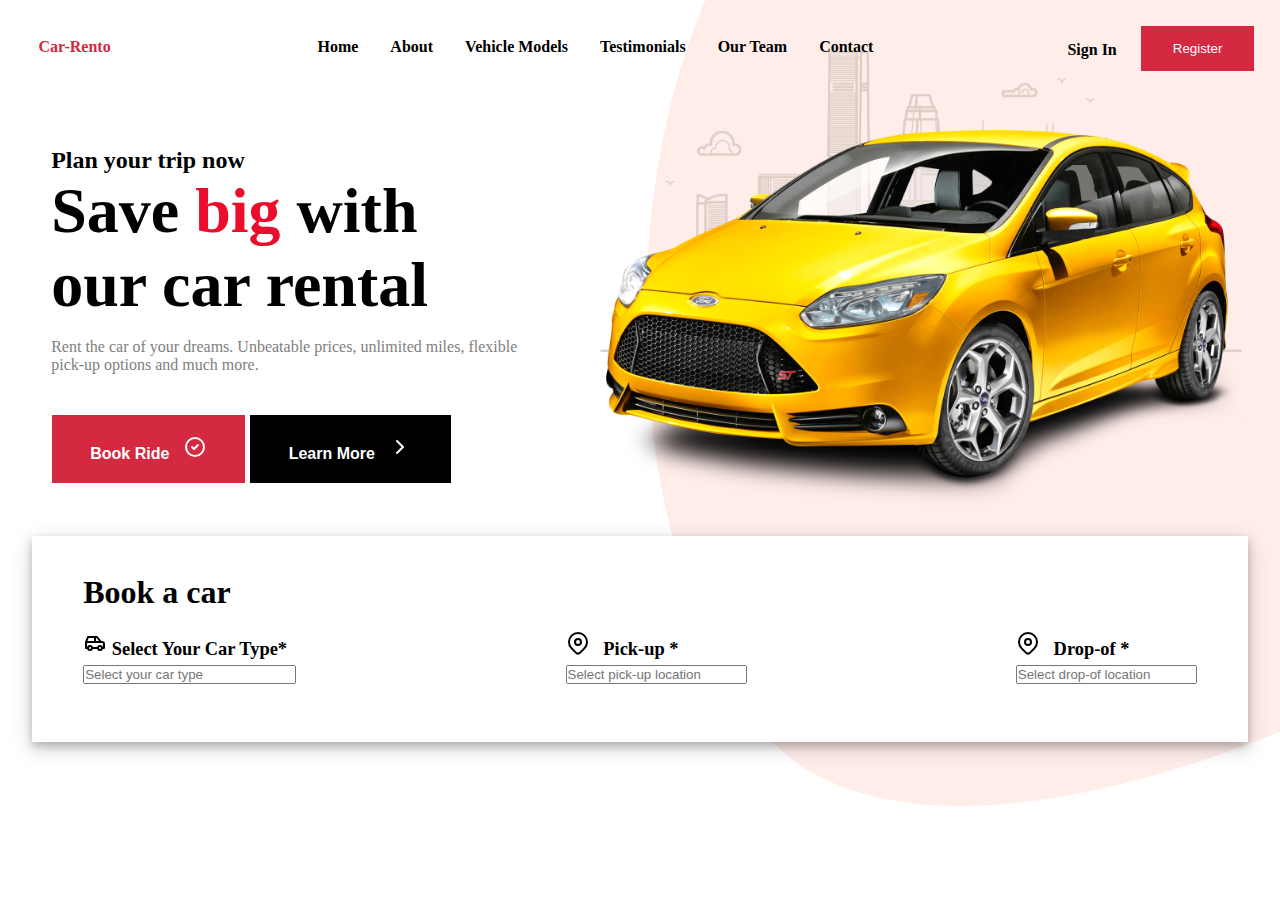
==== index.html @ ebc145b5 "created booking form" ====
<!DOCTYPE html>
<html lang="en">
<head>
    <meta charset="UTF-8">
    <meta name="viewport" content="width=device-width, initial-scale=1.0">
    <link rel="stylesheet" href="styles.css">
    <title>Car-Rento</title>
</head>
<body>
    <nav class="navbar">
        <!-- Brand -->
        <a href="#" class="nav-brand nav-link">Car-Rento</a>
        <!-- Navigation Links -->
        <ul class="nav-menu1">
            <li class="nav-item"><a href="#" class="nav-link">Home</a></li>
            <li class="nav-item"><a href="#" class="nav-link">About</a></li>
            <li class="nav-item"><a href="#" class="nav-link">Vehicle Models</a></li>
            <li class="nav-item"><a href="#" class="nav-link">Testimonials</a></li>
            <li class="nav-item"><a href="#" class="nav-link">Our Team</a></li>
            <li class="nav-item"><a href="#" class="nav-link">Contact</a></li>
        </ul>
        <!-- Right Side Links -->
        <ul class="nav-menu2">
            <li class="nav-item"><a href="#" class="nav-link">Sign In</a></li>
            <li class="nav-item"><button class="btn-register">Register</button></li>
        </ul>
        <!-- Responsive Burger Menu -->
        <div class="hamburger">
            <span class="bar"></span>
            <span class="bar"></span>
            <span class="bar"></span>
        </div>
    </nav>
    
    <div class="content-container">
        <div class="content-row">
            <!-- Text Content on Right -->
            <div class="content-column text-content">
                <h1 class="bold-text">Plan your trip now</h1>
                <h1 class="main-heading">Save <span class="highlight">big</span> with our car rental</h1>
                <p class="emphasis-text">Rent the car of your dreams. Unbeatable prices, unlimited miles, flexible pick-up options and much more.</p>
                <!-- Book and Learn Buttons -->
                <div class="button-container">
                    <button class="btn btn-book"><span class="btn-text">Book Ride</span> &nbsp; 
                        <svg xmlns="http://www.w3.org/2000/svg" width="24" height="24" viewBox="0 0 24 24" fill="none" stroke="currentColor" stroke-width="2" stroke-linecap="round" stroke-linejoin="round" class="tabler-icon"><path d="M12 12m-9 0a9 9 0 1 0 18 0a9 9 0 1 0 -18 0"></path><path d="M9 12l2 2l4 -4"></path></svg>
                    </button>
                    <button class="btn btn-learn"><span class="btn-text">Learn More</span> &nbsp; 
                        <svg xmlns="http://www.w3.org/2000/svg" width="24" height="24" viewBox="0 0 24 24" fill="none" stroke="currentColor" stroke-width="2" stroke-linecap="round" stroke-linejoin="round" class="tabler-icon"><path d="M9 6l6 6l-6 6"></path></svg>
                    </button>
                </div>
            </div>
            <!-- Car Image on Left -->
            <div class="content-column image-content">
                <img src="rent.png" alt="Overlay Image" class="responsive-img">
            </div>
        </div>
    </div>
    <!-- Booking Form -->
    <div class="form-container">
        <div class="form-heading">
            <h1>Book a car</h1>
        </div>
        <div class="form-alert">
            <strong>All fields are required.</strong>
            <span class="closebtn" onclick="this.parentElement.style.display='none';">&times</span>
        </div>
        <form action="">
            <div class="form-fields">
                <div class="field">
                    <label class="form-label">
                        <svg xmlns="http://www.w3.org/2000/svg" width="24" height="24" viewBox="0 0 24 24" fill="none" stroke="currentColor" stroke-width="2" stroke-linecap="round" stroke-linejoin="round" class="input-icon">
                            <path d="M7 17m-2 0a2 2 0 1 0 4 0a2 2 0 1 0 -4 0"></path>
                            <path d="M17 17m-2 0a2 2 0 1 0 4 0a2 2 0 1 0 -4 0"></path>
                            <path d="M5 17h-2v-6l2 -5h9l4 5h1a2 2 0 0 1 2 2v4h-2m-4 0h-6m-6 -6h15m-6 0v-5"></path>
                        </svg>
                        Select Your Car Type<b>*</b> &nbsp; 
                    </label>
                    <input type="text" class="form-input" placeholder="Select your car type" aria-label="Select your car type">
                </div>
                <div class="field">
                    <label class="form-label">
                        <svg xmlns="http://www.w3.org/2000/svg" width="24" height="24" viewBox="0 0 24 24" fill="none" stroke="currentColor" stroke-width="2" stroke-linecap="round" stroke-linejoin="round" class="input-icon">
                            <path d="M18.364 4.636a9 9 0 0 1 .203 12.519l-.203 .21l-4.243 4.242a3 3 0 0 1 -4.097 .135l-.144 -.135l-4.244 -4.243a9 9 0 0 1 12.728 -12.728zm-6.364 3.364a3 3 0 1 0 0 6a3 3 0 0 0 0 -6z"></path>
                        </svg> 
                        &nbsp; Pick-up <b>*</b> 
                    </label>
                    <input type="text" class="form-input" placeholder="Select pick-up location" aria-label="Select pick-up location">
                </div>
                <div class="field">
                    <label class="form-label">
                        <svg xmlns="http://www.w3.org/2000/svg" width="24" height="24" viewBox="0 0 24 24" fill="none" stroke="currentColor" stroke-width="2" stroke-linecap="round" stroke-linejoin="round" class="input-icon">
                            <path d="M18.364 4.636a9 9 0 0 1 .203 12.519l-.203 .21l-4.243 4.242a3 3 0 0 1 -4.097 .135l-.144 -.135l-4.244 -4.243a9 9 0 0 1 12.728 -12.728zm-6.364 3.364a3 3 0 1 0 0 6a3 3 0 0 0 0 -6z"></path>
                        </svg> 
                        &nbsp; Drop-of <b>*</b>
                    </label>
                    <input type="text" class="form-input" placeholder="Select drop-of location" aria-label="Select drop-of location">
                </div>
            </div>
        </form>
    </div>

    <script src="script.js"></script>
</body>
</html>
---- styles.css ----
* {
    padding: 0;
    margin: 0;
    box-sizing: border-box;
}

body {
    background-image: url('bg.png');
    background-repeat: no-repeat;
    background-position: 100%;

}

.navbar {
    display: flex;
    justify-content: space-between;
    font-weight: 700;
}

.nav-brand {
    padding: 3%;
}

.nav-menu1 {
    display: flex;
    justify-content: space-around;
    padding: 3%;
    gap: 2rem;
    list-style-type: none;
}

.nav-link {
    text-decoration: none;
    color: black;
}

.nav-link:hover {
    color: #d52941;
}

.nav-menu2 {
    display: flex;
    padding: 2%;
    list-style: none;
    gap: 1.50rem;
}

.nav-menu2 li:first-child {
    margin-top: 8%
}

.btn {
    border: none;
    display: inline-block;
    text-align: center;
    font-size: 16px;
    font-weight: 700;
}

.btn-register {
    background-color: #d52941;
    border: none;
    color: white;
    padding: 15px 32px;
    
}

.btn-register:hover {
    background-color: #eb0e2c;
}

.hamburger {
    display: none;
}

.bar {
    display: block;
    width: 25px;
    height: 3px;
    margin: 5px auto;
    -webkit-transition: all 0.3s ease-in-out;
    transition: all 0.3s ease-in-out;
    background-color: #eb0e2c;
}

.content-container {
    margin: 0 auto;
}

.content-row {
    display: flex;;
}

.text-content {
    max-width: 45%;
    height: auto;
    margin: 4%;
    
}

.image-content {
    max-width: 55%;
    height: auto;
    display: block;
}

.responsive-img {
    height: 100%;
    width: 100%;
}

.bold-text {
    font-size: 1.5em;
}

.main-heading {
    font-size: 4em;
}

.highlight {
    color: #eb0e2c;
}

.emphasis-text {
    color: grey;
    margin-top: 1em;
}

.button-container {
    margin-top: 2.5em;
}

.btn-book {
    background-color: #d52941;
    border: 1px solid white;
    color: white;
    padding: 20px 38px;
}

.btn-book:hover {
    background-color: #eb0e2c;
}

.btn-learn {
    background-color: black;
    border: 1px solid black;
    color: white;
    padding: 19px 38px;
}

.btn-learn:hover {
    background-color: white;
    border: 1px solid black;
    color: black;
}

.form-container {
    background-color: white;
    box-shadow: 0 4px 8px 0 rgba(0, 0, 0, 0.2), 0 6px 20px 0 rgba(0, 0, 0, 0.19);
    width: 95%;
    margin: auto;
    padding: 3% 4%;
}

.form-alert {
    padding: 15px 20px;
    margin: 10px 0px 10px 0px;
    border-radius: 4px;
    background-color: #f44336;
    color: white;   
    display: none;
}

.closebtn {
    margin-left: 15px;
    color: white;
    font-weight: bold;
    float: right;
    font-size: 22px;
    line-height: 20px;
    cursor: pointer;
    transition: 0.3s;
}

.form-fields
{
    display: flex;
    flex-wrap: wrap;
    justify-content: space-between;
    margin: 20px 0px 20px 0px;
}

.field {
    display: flex;
    flex-direction: column;
}

.form-label {
    font-weight: 700;
    font-size: 1.15em;
    padding-bottom: 5px;
}

.form-input {
    width: 100%;
}

@media screen and (max-width: 1000px) {
    .hamburger {
        display: block;
        padding-top: 3%;
        padding-right: 20px;
    }

    .hamburger.active .bar:nth-child(2) {
        opacity: 0;
    }

    .hamburger.active .bar:nth-child(1) {
        transform: translateY(8px) rotate(45deg);
    }

    .hamburger.active .bar:nth-child(3) {
        transform: translateY(-8px) rotate(-45deg);
    }

    .nav-menu1 {
        position: fixed;
        left: -100%;
        flex-direction: column;
        justify-content: center;
        width: 100%;
        height: 100%;
        padding: 200px 0px 200px 0px;
        text-align: center;
       background-color: white;
        transition: 0.3s;
    }
    
    .nav-item {
        margin: auto 0;
    }

    .nav-menu1.active {
        left: 0;
    }

    .nav-menu2 {
        display: none;
    }
}
@media screen and (max-width: 800px) {
    .body {
        background-image: none;
    }

    .text-content{
        max-width: 100%;
        text-align: center;
    }
    
    .image-content {
        display: none;
    }
}

@media screen and (max-width: 450px) {
    .btn-book {
        padding: 8px 8px;
    }

    .btn-learn {
        padding: 7px 7px;
    }
}
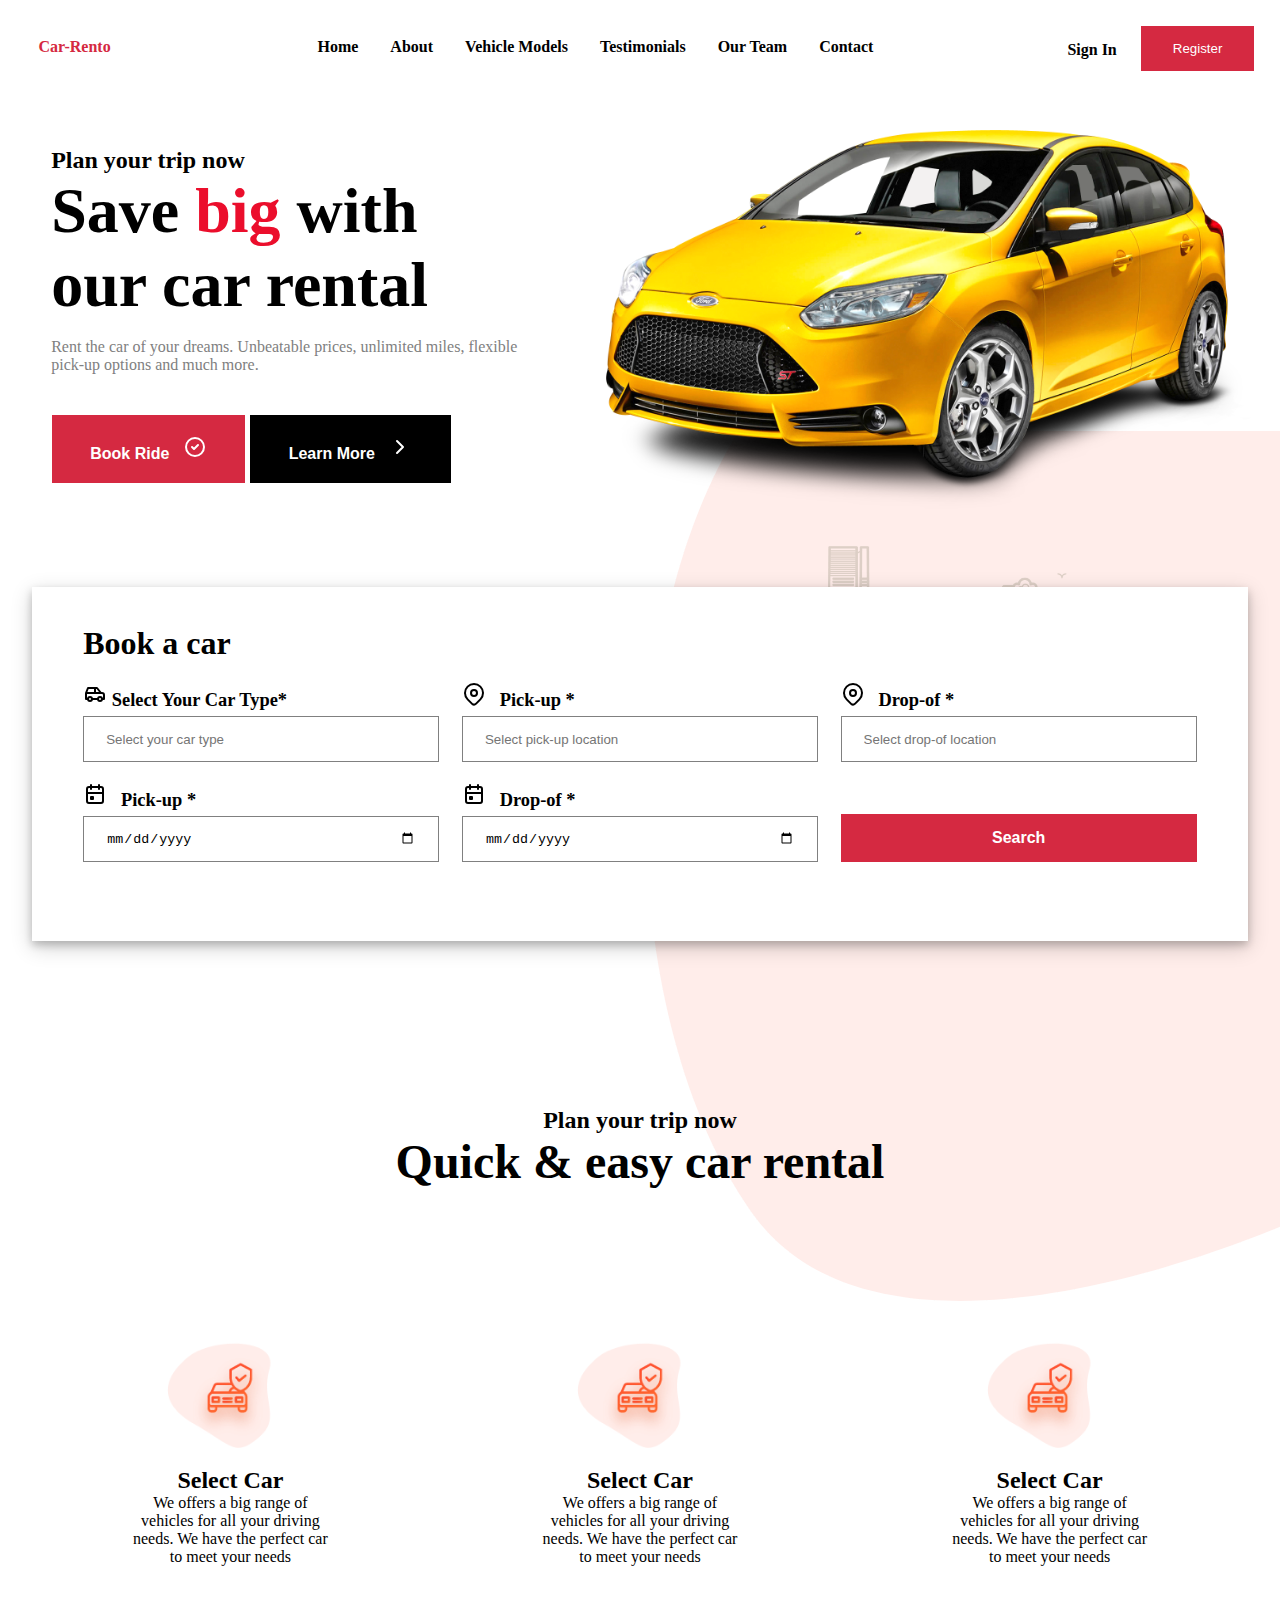
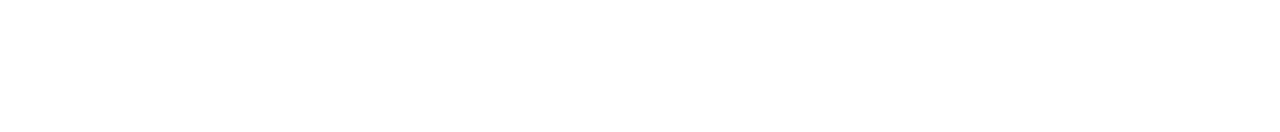
==== commit 4b4a2fc5: "Content-ervices" ====
--- a/index.html
+++ b/index.html
@@ -95,8 +95,57 @@
                     </label>
                     <input type="text" class="form-input" placeholder="Select drop-of location" aria-label="Select drop-of location">
                 </div>
+                <div class="field">
+                    <label for="picktime" class="form-label">
+                        <svg xmlns="http://www.w3.org/2000/svg" width="24" height="24" viewBox="0 0 24 24" fill="none" stroke="currentColor" stroke-width="2" stroke-linecap="round" stroke-linejoin="round" class="input-icon">
+                            <path d="M4 5m0 2a2 2 0 0 1 2 -2h12a2 2 0 0 1 2 2v12a2 2 0 0 1 -2 2h-12a2 2 0 0 1 -2 -2z"></path>
+                            <path d="M16 3l0 4"></path><path d="M8 3l0 4"></path><path d="M4 11l16 0"></path><path d="M8 15h2v2h-2z"></path>
+                        </svg>
+                        &nbsp; Pick-up <b>*</b>
+                    </label>
+                    <input id="picktime" type="date" value="" class="form-input">
+                </div>
+                <div class="field">
+                    <label for="picktime" class="form-label">
+                        <svg xmlns="http://www.w3.org/2000/svg" width="24" height="24" viewBox="0 0 24 24" fill="none" stroke="currentColor" stroke-width="2" stroke-linecap="round" stroke-linejoin="round" class="input-icon">
+                            <path d="M4 5m0 2a2 2 0 0 1 2 -2h12a2 2 0 0 1 2 2v12a2 2 0 0 1 -2 2h-12a2 2 0 0 1 -2 -2z"></path>
+                            <path d="M16 3l0 4"></path><path d="M8 3l0 4"></path><path d="M4 11l16 0"></path><path d="M8 15h2v2h-2z"></path>
+                        </svg>
+                        &nbsp; Drop-of <b>*</b>
+                    </label>
+                    <input id="picktime" type="date" value="" class="form-input">
+                </div>
+                <div class="field">
+                    <button class="btn submitbtn">Search</button>
+                </div>
             </div>
         </form>
+    </div>
+
+    <!-- Services -->
+    <div class="service-container">
+        <div class="service-text">
+            <h4>Plan your trip now</h4>
+            <h1>Quick & easy car rental</h1>
+        </div>
+        <div class="services">
+            <div class="service">
+                <img src="select-car-icon.png" alt="Select Car">
+                <h2>Select Car</h2>
+                <p>We offers a big range of vehicles for all your driving needs. We have the perfect car to meet your needs</p>
+            </div>
+            <div class="service">
+                <img src="select-car-icon.png" alt="Select Car">
+                <h2>Select Car</h2>
+                <p>We offers a big range of vehicles for all your driving needs. We have the perfect car to meet your needs</p>
+            </div>
+            <div class="service">
+                <img src="select-car-icon.png" alt="Select Car">
+                <h2>Select Car</h2>
+                <p>We offers a big range of vehicles for all your driving needs. We have the perfect car to meet your needs</p>
+            </div>
+        </div>
+
     </div>
 
     <script src="script.js"></script>
--- a/styles.css
+++ b/styles.css
@@ -182,6 +182,10 @@
     transition: 0.3s;
 }
 
+.form-container {
+    margin-top: 4%;
+}
+
 .form-fields
 {
     display: flex;
@@ -193,6 +197,8 @@
 .field {
     display: flex;
     flex-direction: column;
+    width:  calc(100% / 3 - 15px);
+    padding-bottom: 20px;
 }
 
 .form-label {
@@ -203,6 +209,47 @@
 
 .form-input {
     width: 100%;
+    height: 35px;
+    border: 0.5px solid gray;
+    padding: 22px;
+    
+}
+
+.submitbtn {
+    background-color: #d52941;
+    border: none;
+    color: white;
+    padding: 15px 32px;
+    margin-top: 32px;
+}
+
+.service-container {
+    text-align: center;
+    margin: 13% auto;
+}
+
+.service-text {
+    font-size: x-large;
+}
+
+.services {
+    display: flex;
+    flex-wrap: wrap;
+    justify-content: space-between;
+    margin: 10% 10%;
+}
+
+.service {
+    display: flex;
+    flex-direction: column;
+    align-items: center;
+    text-align: center; 
+    max-width: 20%;
+}
+
+.service img {
+    height: 150px;
+    width: 150px;
 }
 
 @media screen and (max-width: 1000px) {
@@ -248,7 +295,12 @@
     .nav-menu2 {
         display: none;
     }
-}
+
+    .field {
+        width: calc(100% / 2 - 10px);
+    }
+}
+
 @media screen and (max-width: 800px) {
     .body {
         background-image: none;
@@ -264,6 +316,13 @@
     }
 }
 
+@media screen and (max-width: 530px) {
+    .field {
+        width: 100%;
+    }
+
+}
+
 @media screen and (max-width: 450px) {
     .btn-book {
         padding: 8px 8px;
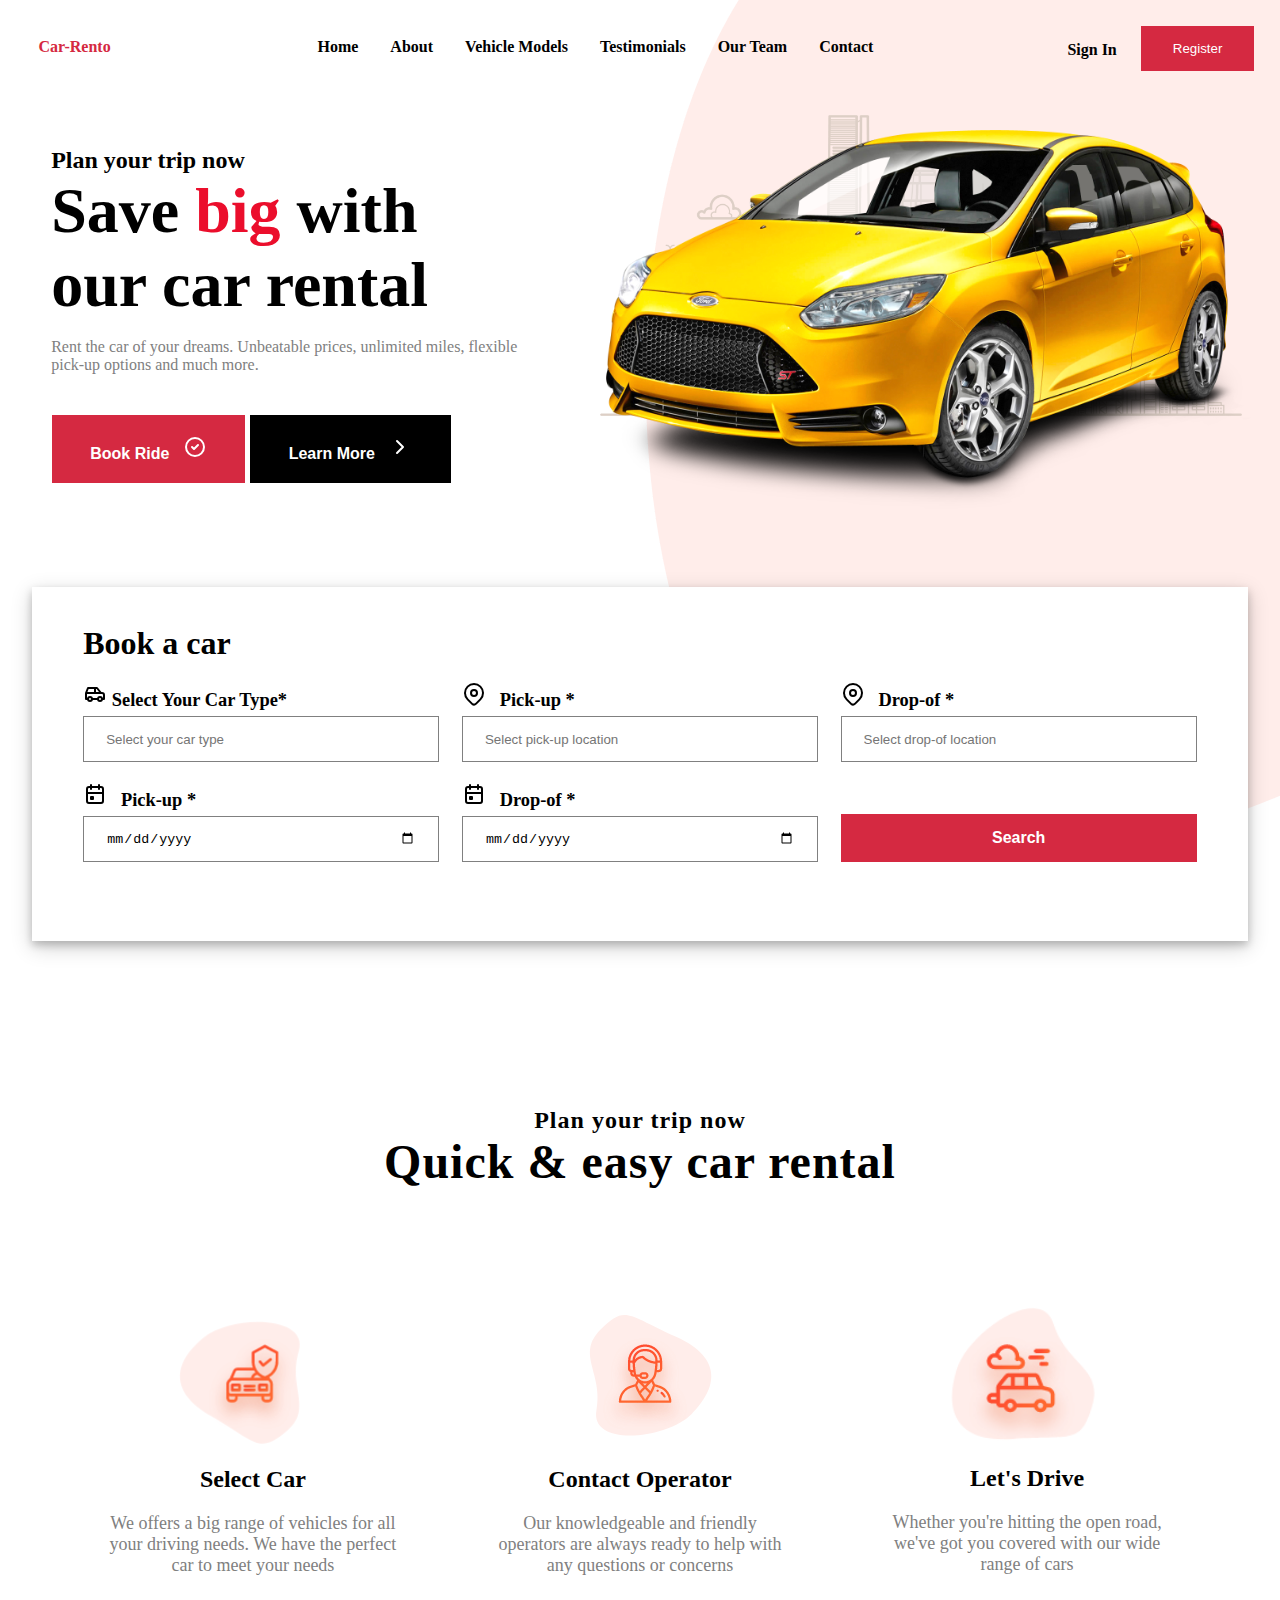
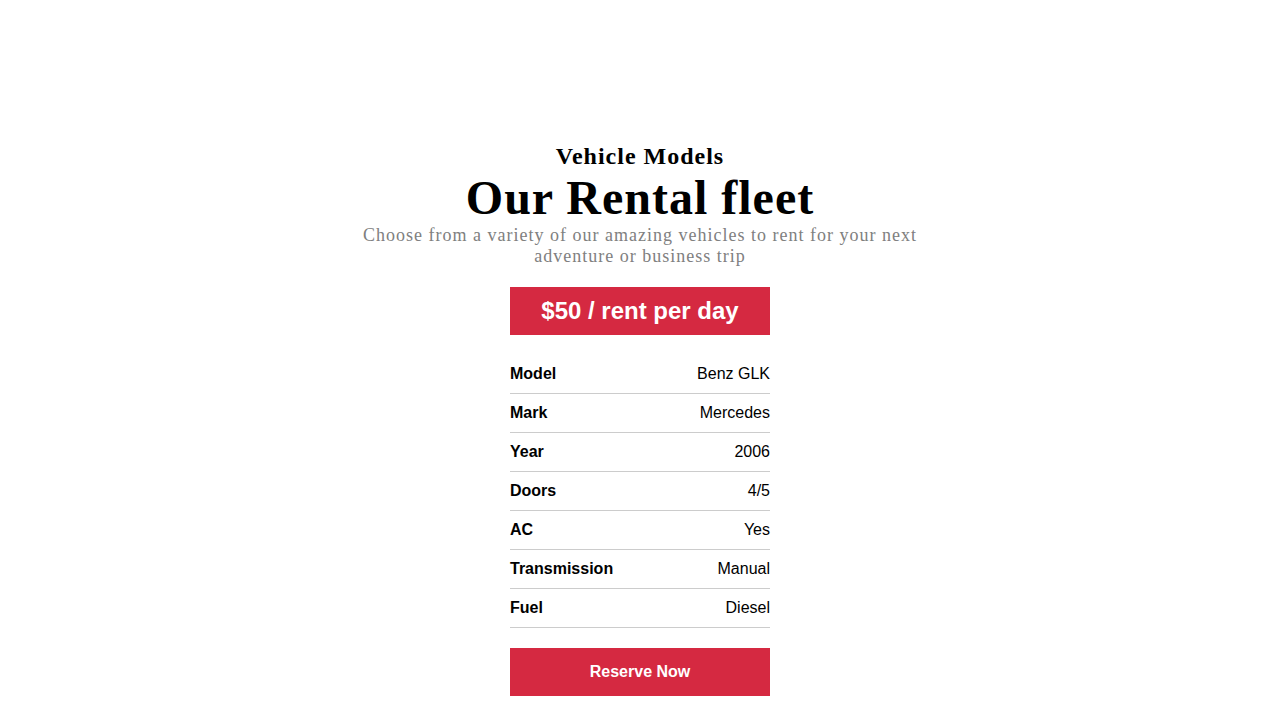
==== commit 90ba9c1b: "added rental fleet" ====
--- a/index.html
+++ b/index.html
@@ -135,18 +135,61 @@
                 <p>We offers a big range of vehicles for all your driving needs. We have the perfect car to meet your needs</p>
             </div>
             <div class="service">
-                <img src="select-car-icon.png" alt="Select Car">
-                <h2>Select Car</h2>
-                <p>We offers a big range of vehicles for all your driving needs. We have the perfect car to meet your needs</p>
+                <img src="contact-operator-icon.png" alt="Contact Operator">
+                <h2>Contact Operator</h2>
+                <p>Our knowledgeable and friendly operators are always ready to help with any questions or concerns</p>
             </div>
             <div class="service">
-                <img src="select-car-icon.png" alt="Select Car">
-                <h2>Select Car</h2>
-                <p>We offers a big range of vehicles for all your driving needs. We have the perfect car to meet your needs</p>
+                <img src="lets-drive-icon.png" alt="Let's Drive">
+                <h2>Let's Drive</h2>
+                <p>Whether you're hitting the open road, we've got you covered with our wide range of cars</p>
             </div>
         </div>
+    </div>
 
+    <!-- Car Models -->
+    <div class="service-text">
+        <h4>Vehicle Models</h4>
+        <h1>Our Rental fleet</h1>
+        <p>Choose from a variety of our amazing vehicles to rent for your next<br>adventure or business trip</p>
     </div>
+    <div class="pick-description">
+        <div class="pick-description__price">
+            <span>$50</span> / rent per day
+        </div>
+        <div class="pick-description__table">
+            <div class="pick-description__table__col">
+                <span>Model</span>
+                <span>Benz GLK</span>
+            </div>
+            <div class="pick-description__table__col">
+                <span>Mark</span>
+                <span>Mercedes</span>
+            </div>
+            <div class="pick-description__table__col">
+                <span>Year</span>
+                <span>2006</span>
+            </div>
+            <div class="pick-description__table__col">
+                <span>Doors</span>
+                <span>4/5</span>
+            </div>
+            <div class="pick-description__table__col">
+                <span>AC</span>
+                <span>Yes</span>
+            </div>
+            <div class="pick-description__table__col">
+                <span>Transmission</span>
+                <span>Manual</span>
+            </div>
+            <div class="pick-description__table__col">
+                <span>Fuel</span>
+                <span>Diesel</span>
+            </div>
+        </div>
+        <a class="cta-btn" href="#booking-section">Reserve Now</a>
+    </div>
+    
 
     <script src="script.js"></script>
 </body>
--- a/styles.css
+++ b/styles.css
@@ -7,7 +7,7 @@
 body {
     background-image: url('bg.png');
     background-repeat: no-repeat;
-    background-position: 100%;
+    background-position: 100% 0%;
 
 }
 
@@ -230,13 +230,21 @@
 
 .service-text {
     font-size: x-large;
+    text-align: center;
+    letter-spacing: 1px;
+}
+
+.service-text p {
+    color: gray;
+    font-size: large;
+    margin: auto 5%;
 }
 
 .services {
     display: flex;
+    justify-content: space-between;
+    margin: 8% 8%;
     flex-wrap: wrap;
-    justify-content: space-between;
-    margin: 10% 10%;
 }
 
 .service {
@@ -244,13 +252,74 @@
     flex-direction: column;
     align-items: center;
     text-align: center; 
-    max-width: 20%;
+    width: 28%;
 }
 
 .service img {
-    height: 150px;
-    width: 150px;
-}
+    height: 175px;
+    width: 175px;
+    max-width: 100%;
+    height: auto;
+}
+
+.service p {
+    font-size: large;
+    color: gray;
+    padding-top: 20px;
+}
+
+.pick-description {
+    font-family: 'Arial', sans-serif;
+    max-width: 300px;
+    margin: auto;
+    padding: 20px;
+    background-color: #fff;
+}
+
+.pick-description__price {
+    background-color: #d52941;
+    color: #fff;
+    padding: 10px;
+    text-align: center;
+    font-size: 24px;
+    font-weight: bold;
+}
+
+.pick-description__table {
+    border-collapse: collapse;
+    width: 100%;
+    margin-top: 20px;
+}
+
+.pick-description__table__col {
+    display: flex;
+    justify-content: space-between;
+    border-bottom: 1px solid #ccc;
+    padding: 10px 0;
+}
+
+.pick-description__table__col span:first-child {
+    font-weight: bold;
+}
+
+.cta-btn {
+    display: block;
+    width: 100%;
+    text-align: center;
+    background-color: #d52941;
+    color: #fff;
+    padding: 15px 0;
+    text-decoration: none;
+    font-weight: bold;
+    margin-top: 20px;
+    border: none;
+    cursor: pointer;
+}
+
+.cta-btn:hover {
+    background-color: #e63e2d;
+}
+
 
 @media screen and (max-width: 1000px) {
     .hamburger {
@@ -296,6 +365,10 @@
         display: none;
     }
 
+    .form-container {
+        margin-top: 10%;
+    }
+
     .field {
         width: calc(100% / 2 - 10px);
     }
@@ -306,6 +379,10 @@
         background-image: none;
     }
 
+    .content-container {
+        margin: 5% auto;
+    }
+
     .text-content{
         max-width: 100%;
         text-align: center;
@@ -314,6 +391,14 @@
     .image-content {
         display: none;
     }
+
+    .form-container {
+        margin-top: 18%;
+    }
+
+    .service {
+        width: 100%;
+    }
 }
 
 @media screen and (max-width: 530px) {
@@ -324,6 +409,17 @@
 }
 
 @media screen and (max-width: 450px) {
+    .content-container {
+        margin: 20% auto;
+        align-items: center;
+        text-align: center;
+    }
+
+    .form-container {
+        margin-top: 25%;
+    }
+
+    
     .btn-book {
         padding: 8px 8px;
     }
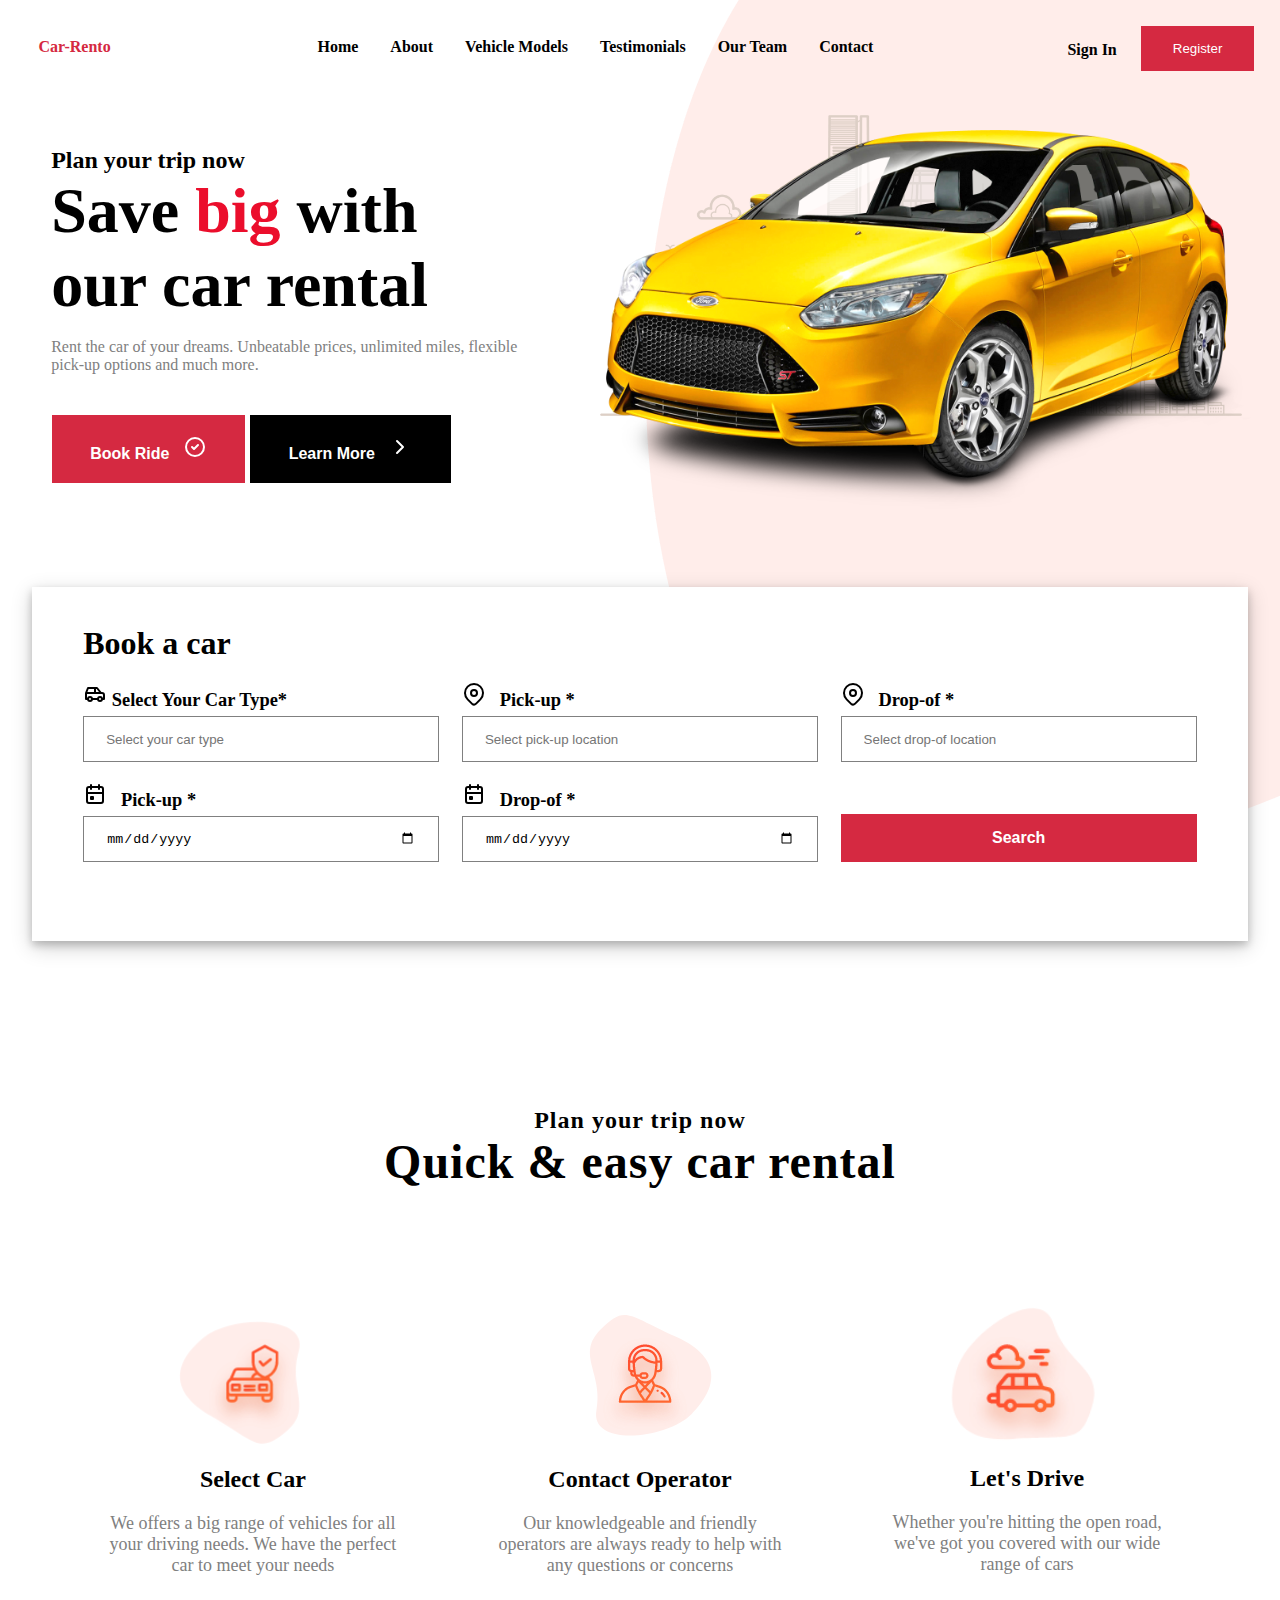
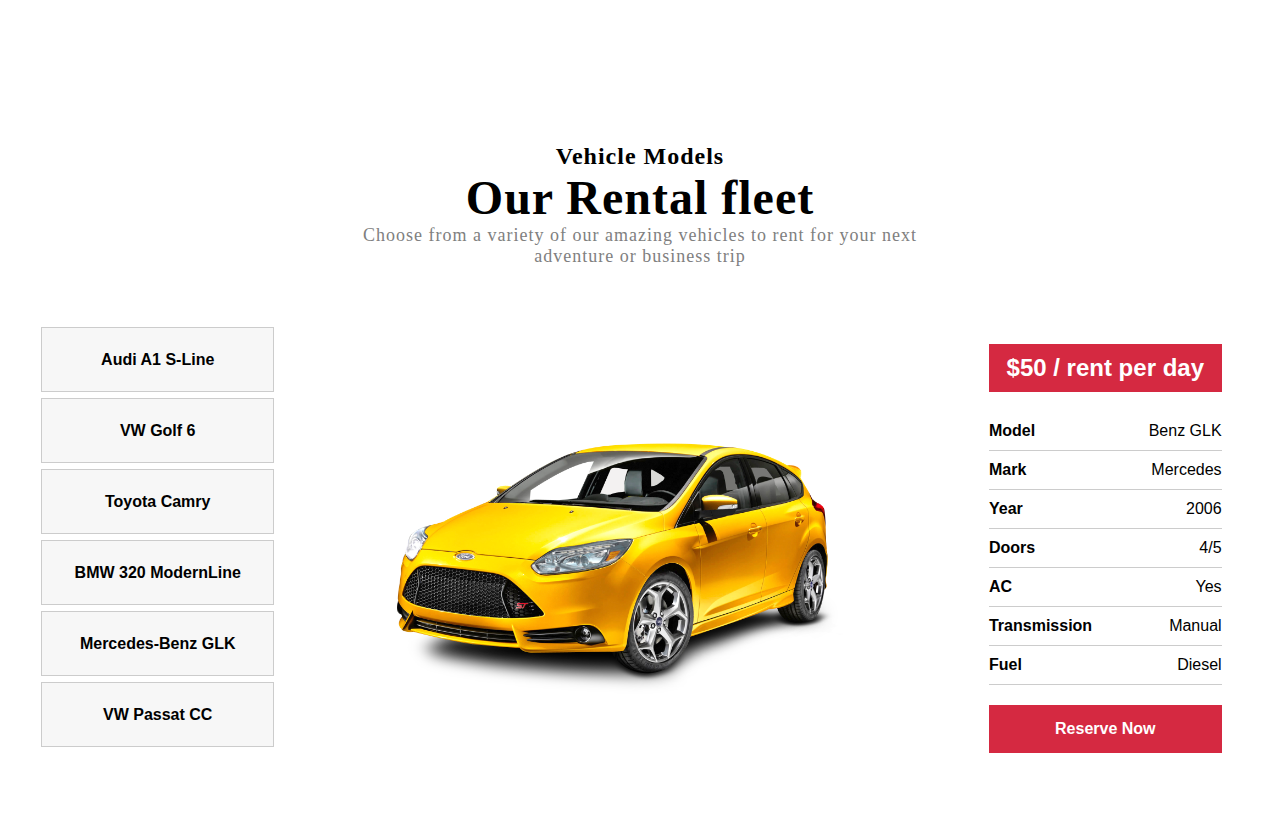
==== commit 614b92f4: "added car showcase" ====
--- a/index.html
+++ b/index.html
@@ -153,44 +153,58 @@
         <h1>Our Rental fleet</h1>
         <p>Choose from a variety of our amazing vehicles to rent for your next<br>adventure or business trip</p>
     </div>
-    <div class="pick-description">
-        <div class="pick-description__price">
-            <span>$50</span> / rent per day
-        </div>
-        <div class="pick-description__table">
-            <div class="pick-description__table__col">
-                <span>Model</span>
-                <span>Benz GLK</span>
-            </div>
-            <div class="pick-description__table__col">
-                <span>Mark</span>
-                <span>Mercedes</span>
-            </div>
-            <div class="pick-description__table__col">
-                <span>Year</span>
-                <span>2006</span>
-            </div>
-            <div class="pick-description__table__col">
-                <span>Doors</span>
-                <span>4/5</span>
-            </div>
-            <div class="pick-description__table__col">
-                <span>AC</span>
-                <span>Yes</span>
-            </div>
-            <div class="pick-description__table__col">
-                <span>Transmission</span>
-                <span>Manual</span>
-            </div>
-            <div class="pick-description__table__col">
-                <span>Fuel</span>
-                <span>Diesel</span>
-            </div>
-        </div>
-        <a class="cta-btn" href="#booking-section">Reserve Now</a>
-    </div>
-    
-
+    <div class="showcase-cars">
+
+        <div class="pick-buttons">
+            <button class="btn btn-car">Audi A1 S-Line</button>
+            <button class="btn btn-car" id="btn2">VW Golf 6</button>
+            <button class="btn btn-car" id="btn3">Toyota Camry</button>
+            <button class="btn btn-car" id="btn4">BMW 320 ModernLine</button>
+            <button class="btn btn-car" id="btn5">Mercedes-Benz GLK</button>
+            <button class="btn btn-car" id="btn6">VW Passat CC</button>
+        </div>
+
+        <div class="car-image-container">
+            <img src="rent.png" alt="Selected Car">
+        </div>
+
+        <div class="pick-description">
+            <div class="pick-description__price">
+                <span>$50</span> / rent per day
+            </div>
+            <div class="pick-description__table">
+                <div class="pick-description__table__col">
+                    <span>Model</span>
+                    <span>Benz GLK</span>
+                </div>
+                <div class="pick-description__table__col">
+                    <span>Mark</span>
+                    <span>Mercedes</span>
+                </div>
+                <div class="pick-description__table__col">
+                    <span>Year</span>
+                    <span>2006</span>
+                </div>
+                <div class="pick-description__table__col">
+                    <span>Doors</span>
+                    <span>4/5</span>
+                </div>
+                <div class="pick-description__table__col">
+                    <span>AC</span>
+                    <span>Yes</span>
+                </div>
+                <div class="pick-description__table__col">
+                    <span>Transmission</span>
+                    <span>Manual</span>
+                </div>
+                <div class="pick-description__table__col">
+                    <span>Fuel</span>
+                    <span>Diesel</span>
+                </div>
+            </div>
+            <a class="btn-reserve" href="#booking-section">Reserve Now</a>
+        </div>
+    </div>
     <script src="script.js"></script>
 </body>
 </html>--- a/styles.css
+++ b/styles.css
@@ -268,12 +268,58 @@
     padding-top: 20px;
 }
 
+.showcase-cars {
+    display: flex;
+    flex-direction: row;
+    flex-wrap: wrap;
+    margin: 4.5% auto;
+    padding-left: 3%;
+    padding-right: 3%;
+}
+
+.pick-buttons {
+    display: flex;
+    flex-direction: column;
+    flex: 1;
+}
+
+.btn-car {
+    width: 100%;
+    height: 65px;
+    text-align: center;
+    white-space: nowrap; 
+    overflow: hidden; 
+    text-overflow: ellipsis;
+    padding: 10px;
+    border: 1px solid #ccc;
+    background-color: #f7f7f7; 
+    cursor: pointer; 
+    display: inline-block; 
+    margin: 3px; 
+    transition: background-color 0.3s;
+}
+
+.btn-car:hover {
+    background-color: #eb0e2c
+}
+
+.car-image-container {
+    text-align: center;
+    flex: 3;
+    margin-top: 8%;
+}
+
+.car-image-container img {
+    max-width: 70%;
+    height: auto; 
+}
+
+
 .pick-description {
+    max-width: 100%;
     font-family: 'Arial', sans-serif;
-    max-width: 300px;
-    margin: auto;
     padding: 20px;
-    background-color: #fff;
+    flex: 1;
 }
 
 .pick-description__price {
@@ -302,7 +348,7 @@
     font-weight: bold;
 }
 
-.cta-btn {
+.btn-reserve {
     display: block;
     width: 100%;
     text-align: center;
@@ -316,8 +362,8 @@
     cursor: pointer;
 }
 
-.cta-btn:hover {
-    background-color: #e63e2d;
+.btn-reserve:hover {
+    background-color: #eb0e2c
 }
 
 
@@ -372,6 +418,24 @@
     .field {
         width: calc(100% / 2 - 10px);
     }
+
+    .showcase-cars {
+        flex-direction: column;
+    }
+
+    .pick-buttons {
+        margin: 4%;
+    }
+    .car-image-container,
+    .pick-description {
+        margin: 4% auto;
+        width: 100%;
+    }
+
+    .btn-car {
+        max-width: 100%;
+    }
+
 }
 
 @media screen and (max-width: 800px) {
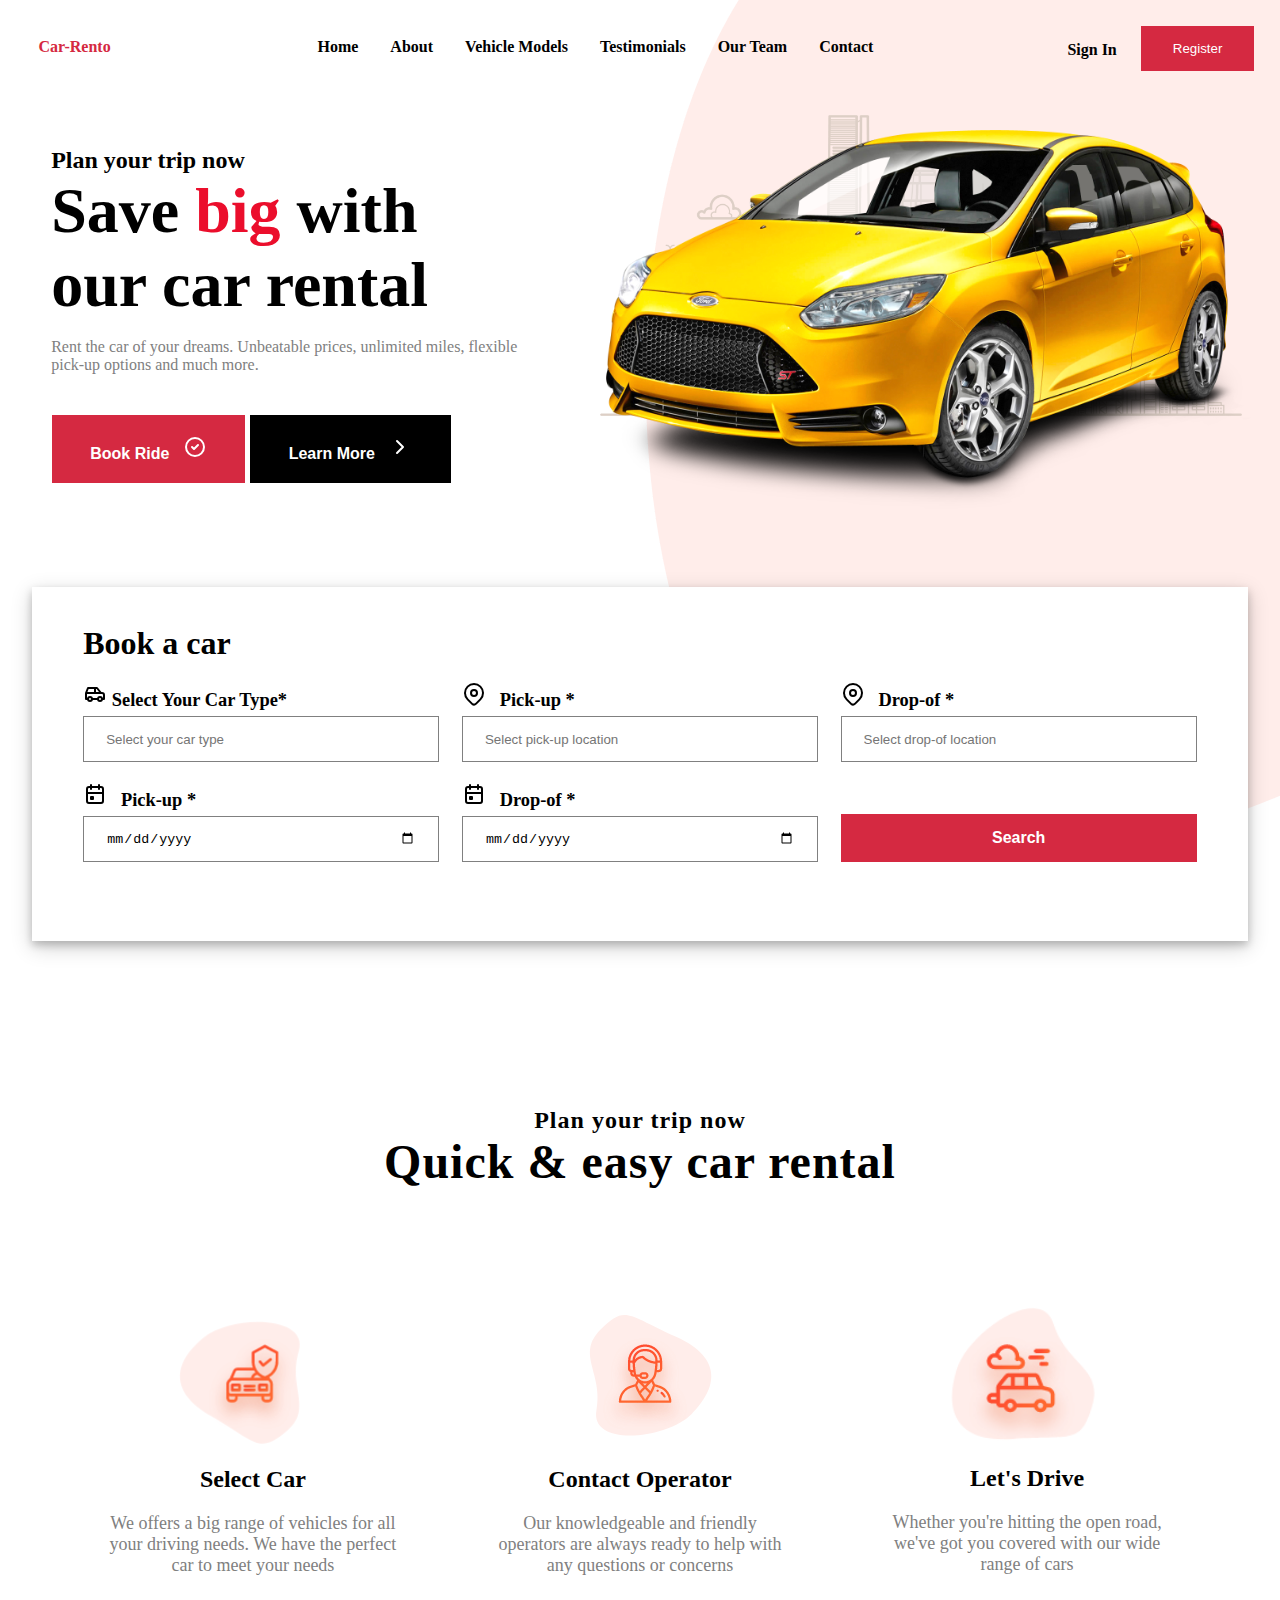
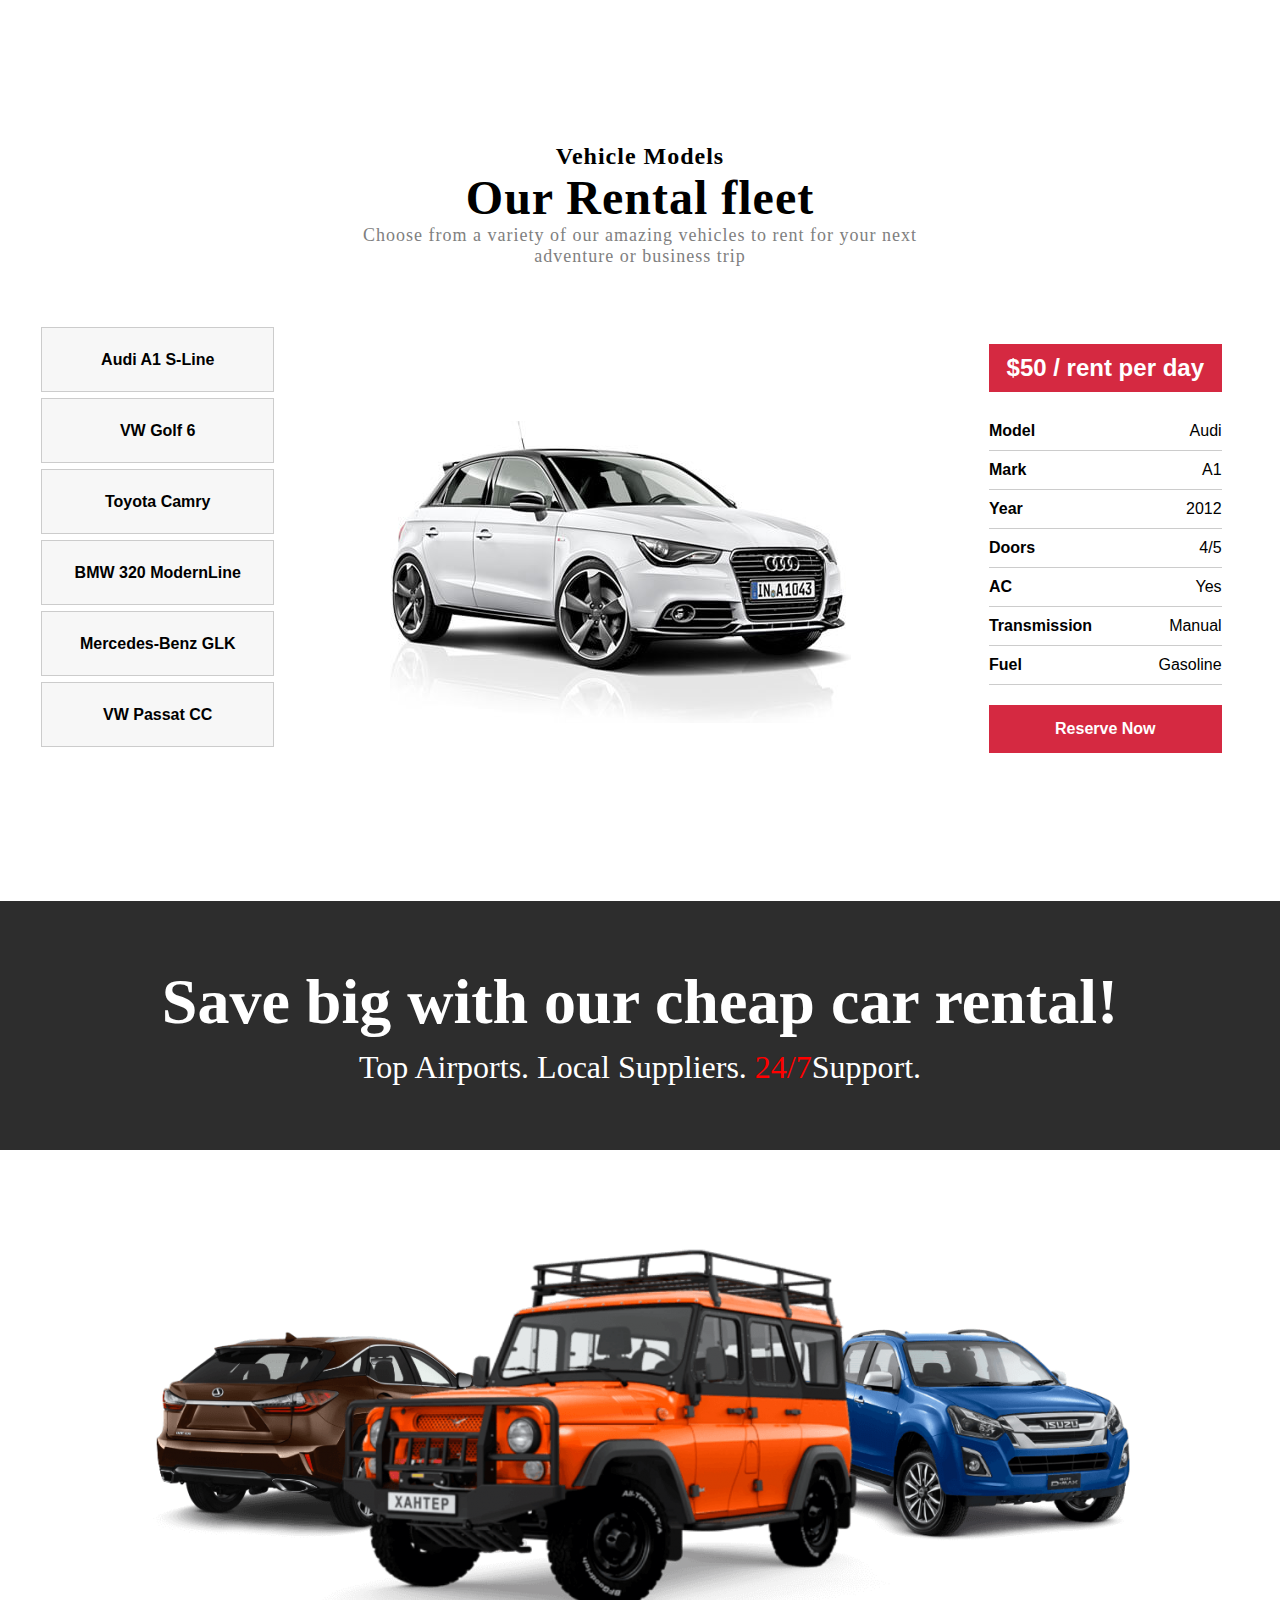
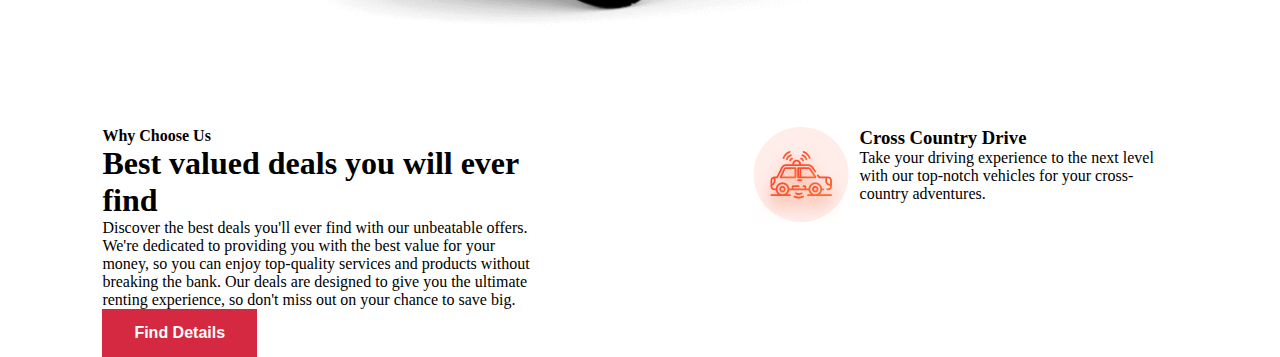
==== commit 0af2570b: "added why hoose us section" ====
--- a/index.html
+++ b/index.html
@@ -153,8 +153,9 @@
         <h1>Our Rental fleet</h1>
         <p>Choose from a variety of our amazing vehicles to rent for your next<br>adventure or business trip</p>
     </div>
+    <!-- car showcase container -->
     <div class="showcase-cars">
-
+        <!-- all the buttons for cars -->
         <div class="pick-buttons">
             <button class="btn btn-car">Audi A1 S-Line</button>
             <button class="btn btn-car" id="btn2">VW Golf 6</button>
@@ -163,11 +164,11 @@
             <button class="btn btn-car" id="btn5">Mercedes-Benz GLK</button>
             <button class="btn btn-car" id="btn6">VW Passat CC</button>
         </div>
-
+        <!-- all the car images -->
         <div class="car-image-container">
-            <img src="rent.png" alt="Selected Car">
-        </div>
-
+            <img src="Audi A1.jpg" alt="Selected Car">
+        </div>
+        <!-- description of cars -->
         <div class="pick-description">
             <div class="pick-description__price">
                 <span>$50</span> / rent per day
@@ -175,15 +176,15 @@
             <div class="pick-description__table">
                 <div class="pick-description__table__col">
                     <span>Model</span>
-                    <span>Benz GLK</span>
+                    <span>Audi</span>
                 </div>
                 <div class="pick-description__table__col">
                     <span>Mark</span>
-                    <span>Mercedes</span>
+                    <span>A1</span>
                 </div>
                 <div class="pick-description__table__col">
                     <span>Year</span>
-                    <span>2006</span>
+                    <span>2012</span>
                 </div>
                 <div class="pick-description__table__col">
                     <span>Doors</span>
@@ -199,12 +200,48 @@
                 </div>
                 <div class="pick-description__table__col">
                     <span>Fuel</span>
-                    <span>Diesel</span>
+                    <span>Gasoline</span>
                 </div>
             </div>
             <a class="btn-reserve" href="#booking-section">Reserve Now</a>
         </div>
     </div>
+    <!-- Banner -->
+    <div class="banner-container">
+        <div class="banner-content">
+            <h1>Save big with our cheap car rental!</h1>
+            <p>Top Airports. Local Suppliers. <span>24/7</span>Support.</p>
+        </div>
+    </div>
+    <!-- Three Cars Photo -->
+    <div class="three-cars">
+        <img src="threecars.png" alt="CARS">
+    </div>
+
+    <!-- Choose Us -->
+    <div class="choose-us">
+        <div class="left-container">
+            <h4>Why Choose Us</h4>
+            <h1>Best valued deals you will ever find</h1>
+            <p>Discover the best deals you'll ever find with our unbeatable offers.
+                We're dedicated to providing you with the best value for your money, 
+                so you can enjoy top-quality services and products without breaking the bank. 
+                Our deals are designed to give you the ultimate renting experience, 
+                so don't miss out on your chance to save big.
+            </p>
+            <button class="btn btn-find">Find Details</button>
+        </div>
+        <div class="right-container">
+            <div class="right-image">
+                <img src="crosscountry.png" alt="">
+            </div>
+            <div class="right-text">
+                <h3>Cross Country Drive</h3>
+                <p>Take your driving experience to the next level with our top-notch vehicles for your cross-country adventures.</p>
+            </div>
+        </div>
+    </div>
+
     <script src="script.js"></script>
 </body>
 </html>--- a/styles.css
+++ b/styles.css
@@ -303,6 +303,12 @@
     background-color: #eb0e2c
 }
 
+.selected {
+    background-color: #d52941; 
+    color: white; 
+}
+
+
 .car-image-container {
     text-align: center;
     flex: 3;
@@ -364,6 +370,66 @@
 
 .btn-reserve:hover {
     background-color: #eb0e2c
+}
+
+.banner-container {
+    background-color: #2d2d2d;
+    padding: 5% 3%;
+    margin-top: 10%;
+    text-align: center;
+}
+
+.banner-content {
+    color: white;
+    font-size: xx-large;
+}
+
+.banner-content h1 {
+    margin: 0px 0px 10px 0px
+}
+
+.banner-content span {
+    color: red;
+}
+
+.three-cars {
+    margin: 5% auto;
+    display: flex;
+    justify-content: center;
+}
+
+.three-cars img {
+    max-width: 100%;
+    height: auto;
+}
+
+.choose-us {
+    padding: 0% 8%;
+    display: flex;
+    justify-content: space-between;
+}
+
+.left-container {
+    max-width: 40%;
+}
+
+
+.btn-find  {
+    background-color: #d52941;
+    border: none;
+    color: white;
+    padding: 15px 32px;
+    
+}
+
+.right-container {
+    max-width: 40%;
+    display: flex;
+    justify-content: space-between;
+}
+
+.right-text {
+    padding: 0px 5px;
 }
 
 
@@ -463,6 +529,10 @@
     .service {
         width: 100%;
     }
+
+    .banner-content {
+        font-size: x-large;
+    }
 }
 
 @media screen and (max-width: 530px) {
@@ -491,4 +561,8 @@
     .btn-learn {
         padding: 7px 7px;
     }
+
+    .banner-container {
+        margin-top: 15%;   
+    }
 }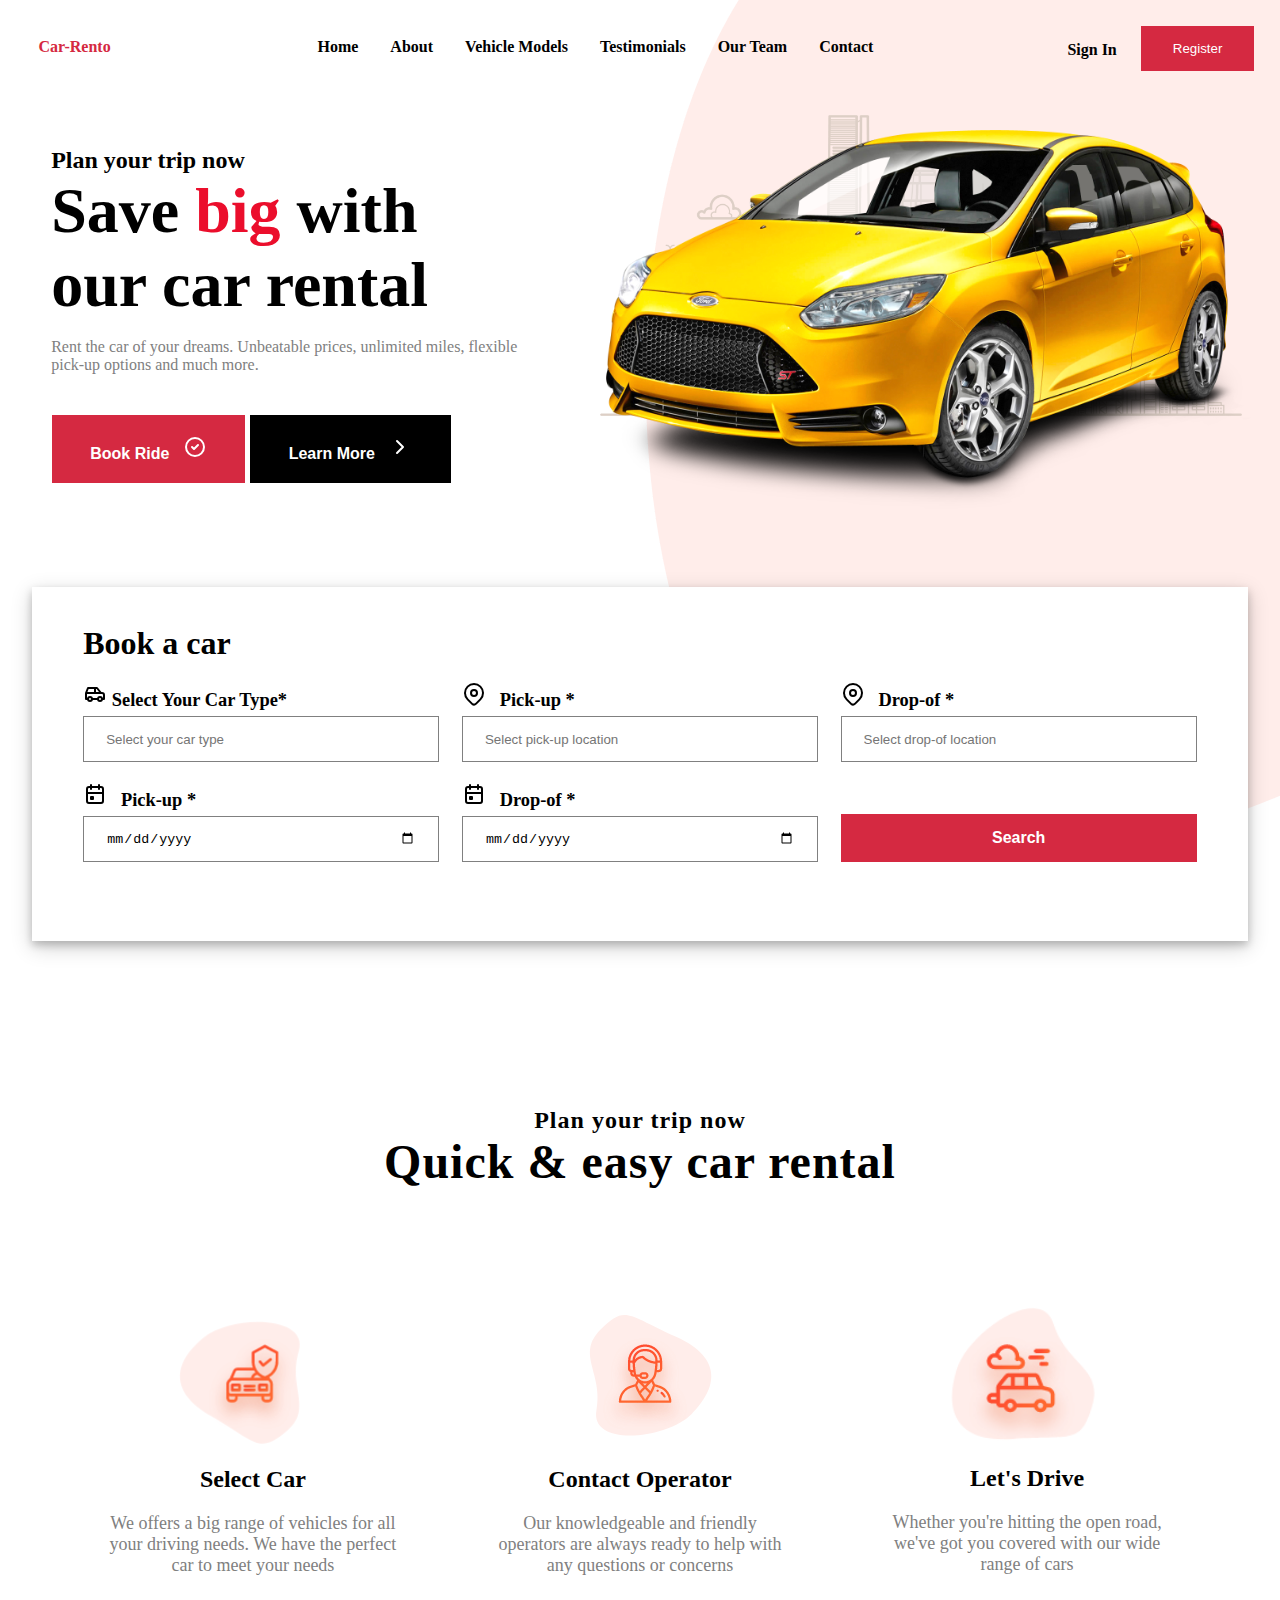
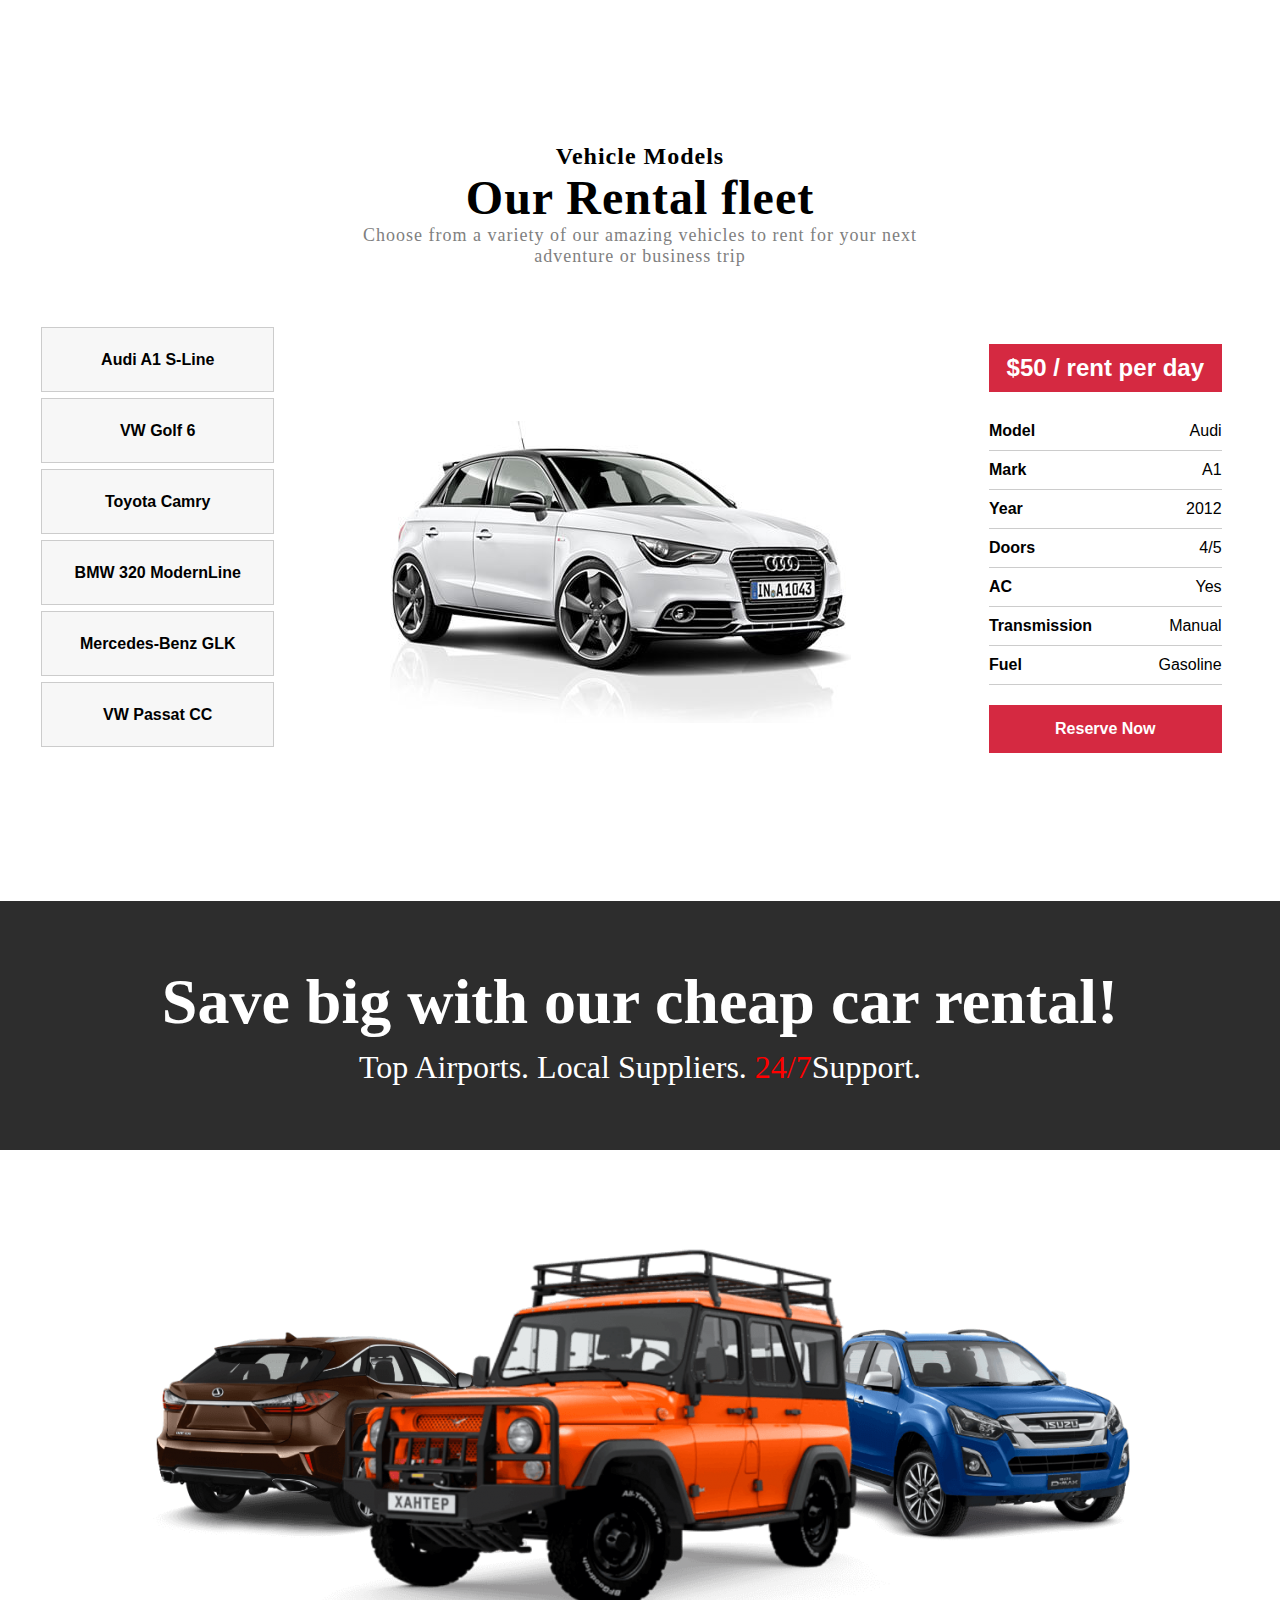
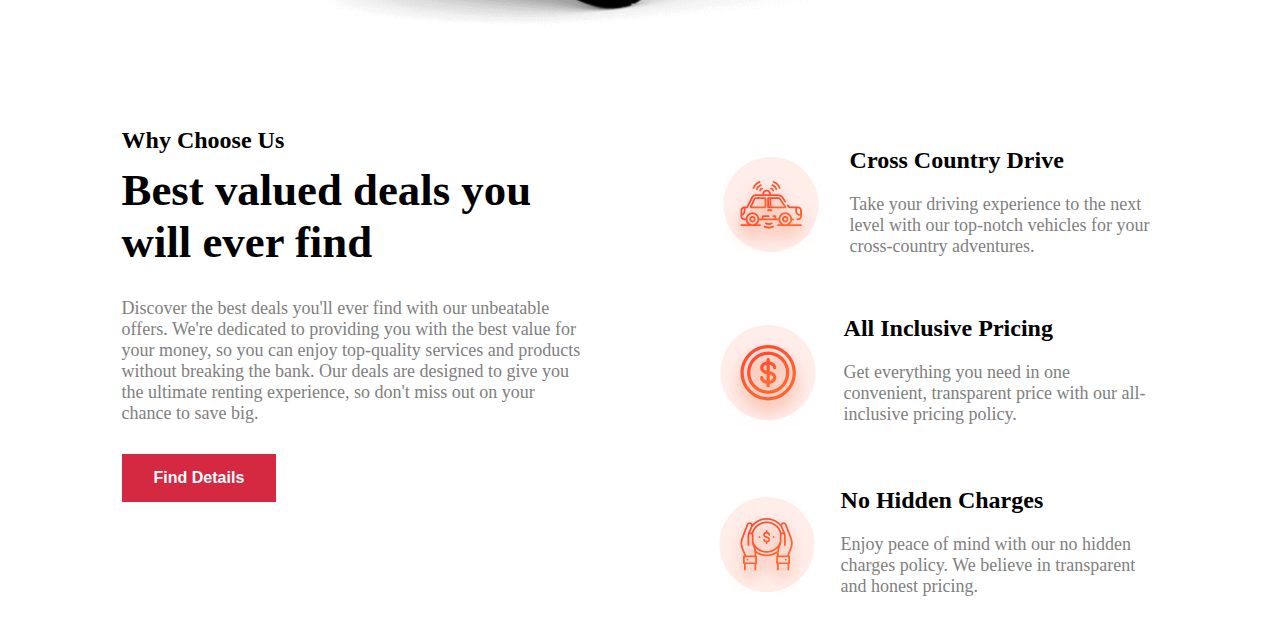
==== commit 55b29fbe: "finished why choose us section" ====
--- a/index.html
+++ b/index.html
@@ -221,7 +221,7 @@
     <!-- Choose Us -->
     <div class="choose-us">
         <div class="left-container">
-            <h4>Why Choose Us</h4>
+            <h2>Why Choose Us</h2>
             <h1>Best valued deals you will ever find</h1>
             <p>Discover the best deals you'll ever find with our unbeatable offers.
                 We're dedicated to providing you with the best value for your money, 
@@ -232,12 +232,32 @@
             <button class="btn btn-find">Find Details</button>
         </div>
         <div class="right-container">
-            <div class="right-image">
-                <img src="crosscountry.png" alt="">
-            </div>
-            <div class="right-text">
-                <h3>Cross Country Drive</h3>
-                <p>Take your driving experience to the next level with our top-notch vehicles for your cross-country adventures.</p>
+            <div class="right-content">
+                <div class="right-image">
+                    <img src="crosscountry.png" alt="">
+                </div>
+                <div class="right-text">
+                    <h2>Cross Country Drive</h2>
+                    <p>Take your driving experience to the next level with our top-notch vehicles for your cross-country adventures.</p>
+                </div>
+            </div>
+            <div class="right-content">
+                <div class="right-image">
+                    <img src="pricing.png" alt="">
+                </div>
+                <div class="right-text">
+                    <h2>All Inclusive Pricing</h2>
+                    <p>Get everything you need in one convenient, transparent price with our all-inclusive pricing policy.</p>
+                </div>
+            </div>
+            <div class="right-content">
+                <div class="right-image">
+                    <img src="hidden.png" alt="">
+                </div>
+                <div class="right-text">
+                    <h2>No Hidden Charges</h2>
+                    <p>Enjoy peace of mind with our no hidden charges policy. We believe in transparent and honest pricing.</p>
+                </div>
             </div>
         </div>
     </div>
--- a/styles.css
+++ b/styles.css
@@ -404,13 +404,32 @@
 }
 
 .choose-us {
-    padding: 0% 8%;
-    display: flex;
+    padding: 0% 5%;
+    display: flex;
+    flex-wrap: nowrap;
     justify-content: space-between;
 }
 
 .left-container {
     max-width: 40%;
+    margin: 0 auto;
+}
+
+.left-container h4 {
+    font-size: larger;
+    padding: 10px 0px;
+}
+
+.left-container h1 {
+    font-size: 3.5vw;
+    padding: 10px 0px;
+}
+
+.left-container p {
+    color: gray;
+    padding: 10px 0px;
+    margin: 10px 0px;
+    font-size: large;
 }
 
 
@@ -419,17 +438,38 @@
     border: none;
     color: white;
     padding: 15px 32px;
-    
+    margin: 10px 0px;
 }
 
 .right-container {
     max-width: 40%;
-    display: flex;
-    justify-content: space-between;
+    margin: 0 auto;
+    display: flex;
+    flex-direction: column;
+}
+
+.right-content {
+    display: flex;
+    justify-content: flex-start;
+    padding: 10px 0px;
+}
+
+.right-image {
+    padding: 20px;
 }
 
 .right-text {
     padding: 0px 5px;
+}
+
+.right-text h2{
+    padding: 10px 0px;
+}
+
+.right-text p {
+    color: gray;
+    font-size: large;
+    padding: 10px 0px;
 }
 
 
@@ -502,6 +542,34 @@
         max-width: 100%;
     }
 
+    .choose-us {
+        flex-wrap: wrap;
+    }
+
+    .left-container {
+        max-width: 70%;
+        text-align: center;
+        justify-content: center;
+        margin: 0 auto;
+    }
+
+    .right-container {
+        max-width: 100%;
+        justify-content: center;
+        align-items: center;
+        text-align: center;
+        margin: 5% auto;
+    }
+    
+    .right-content {
+        max-width: 100%;
+        margin: 0 auto;
+        justify-content: center;
+        align-items: center;
+        text-align: center;
+        text-wrap: balance;
+       margin: 0 auto;
+    }
 }
 
 @media screen and (max-width: 800px) {
@@ -538,6 +606,17 @@
 @media screen and (max-width: 530px) {
     .field {
         width: 100%;
+    }
+
+    .left-container {
+        max-width: 100%;
+    }
+
+    .right-content {
+        flex-direction: column;
+        justify-content: center;
+        align-items: center;
+        text-align: center;
     }
 
 }
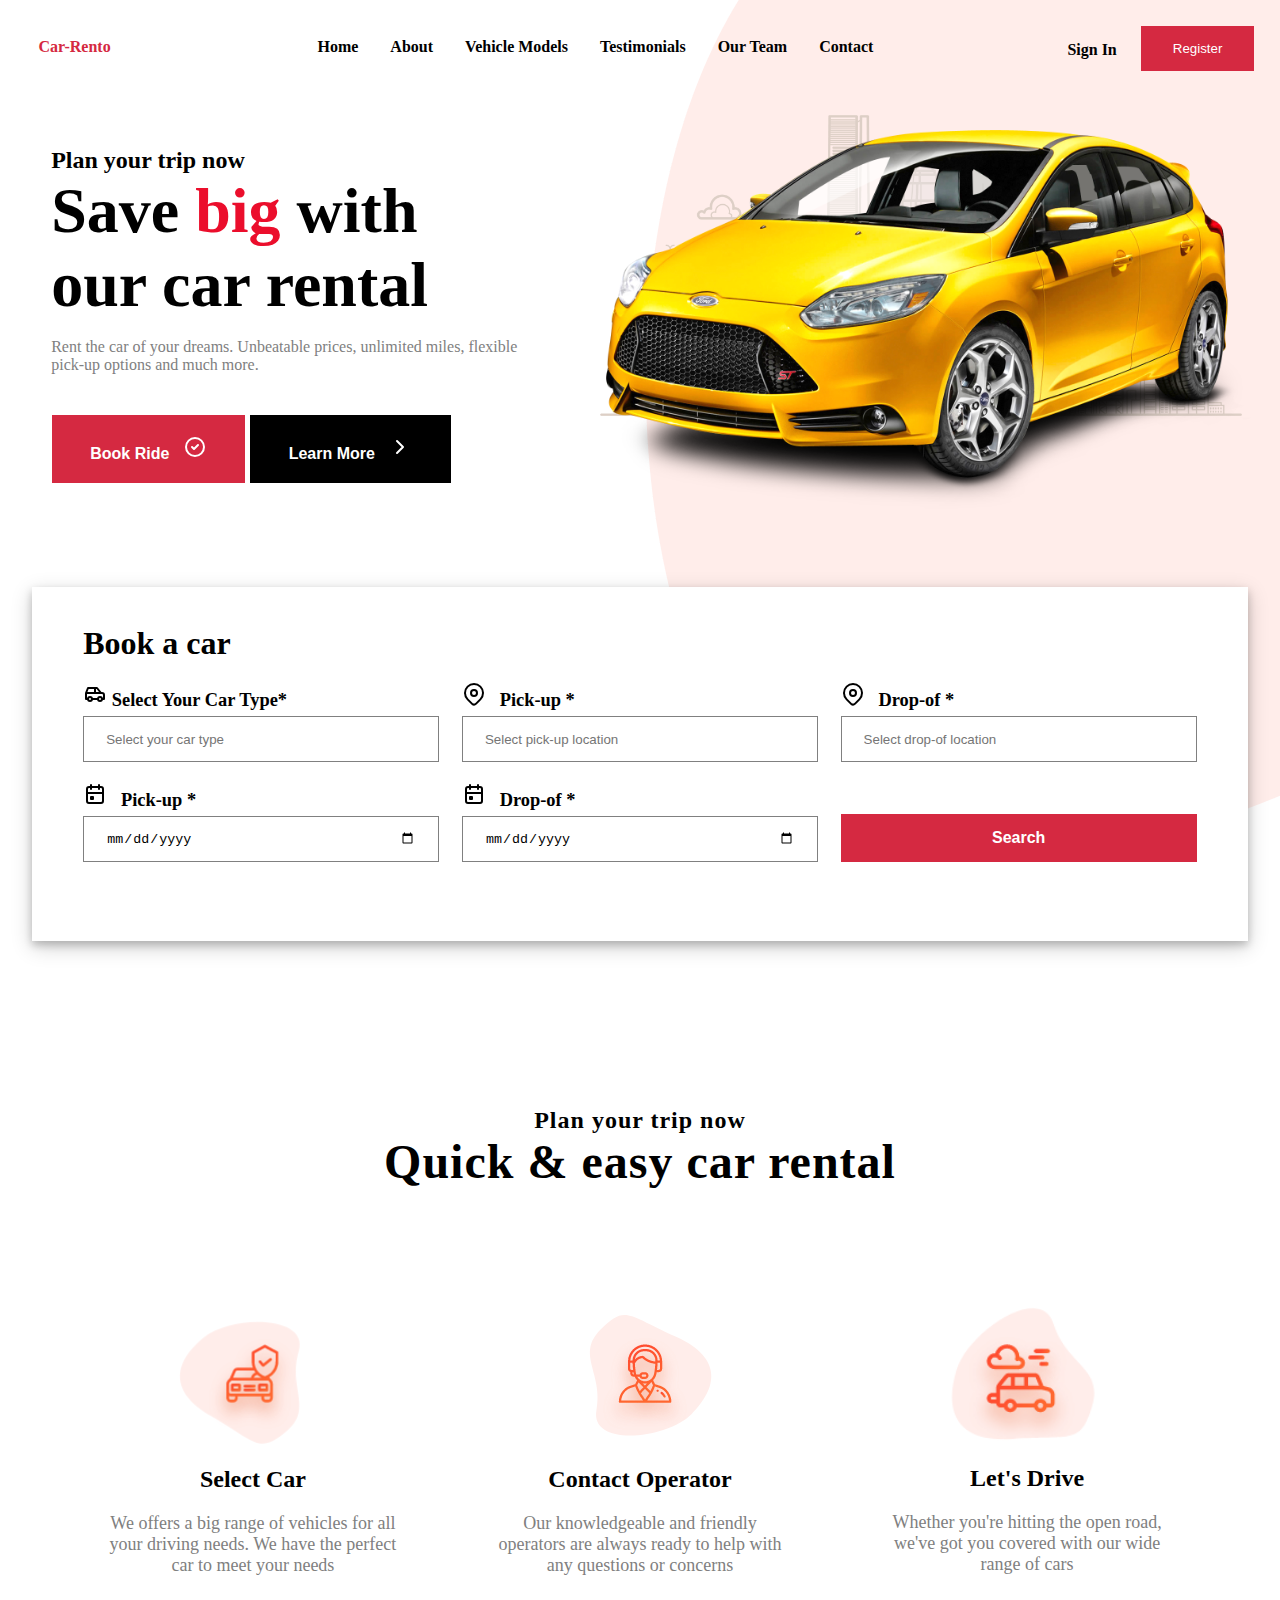
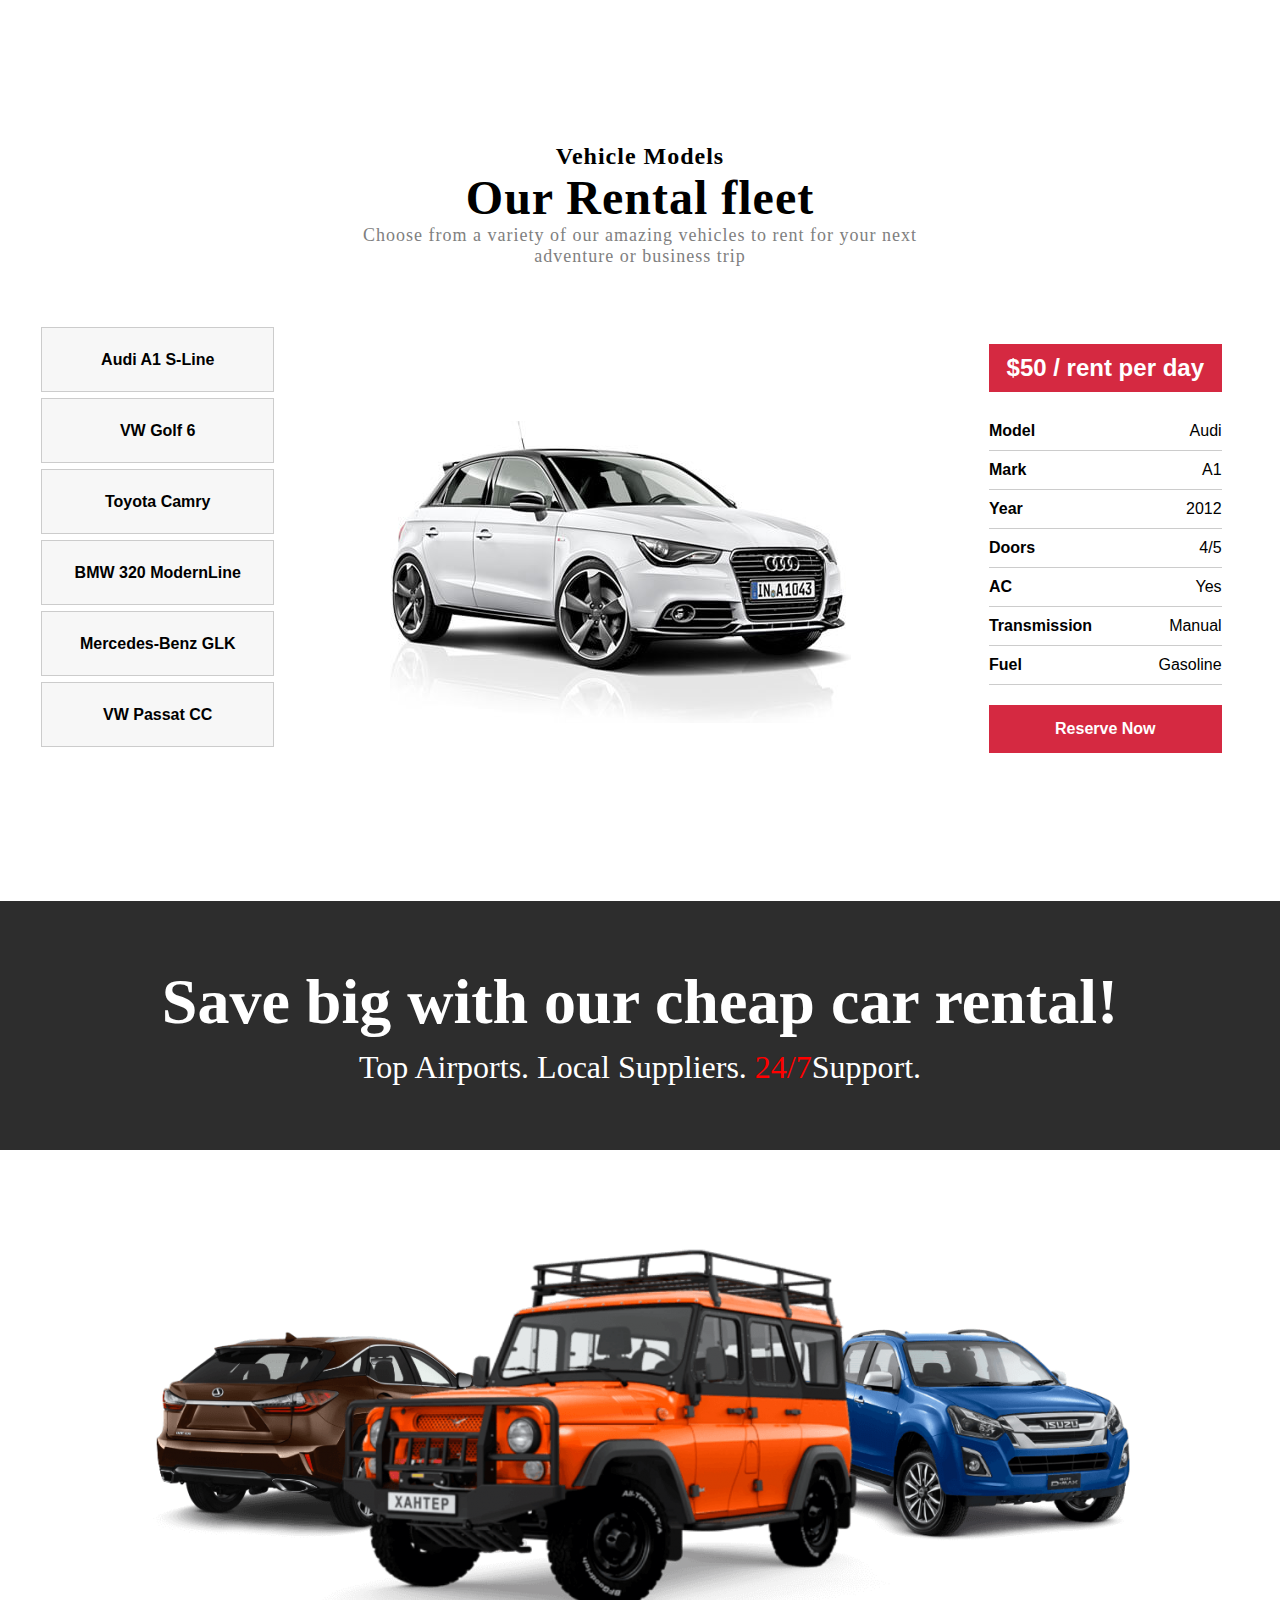
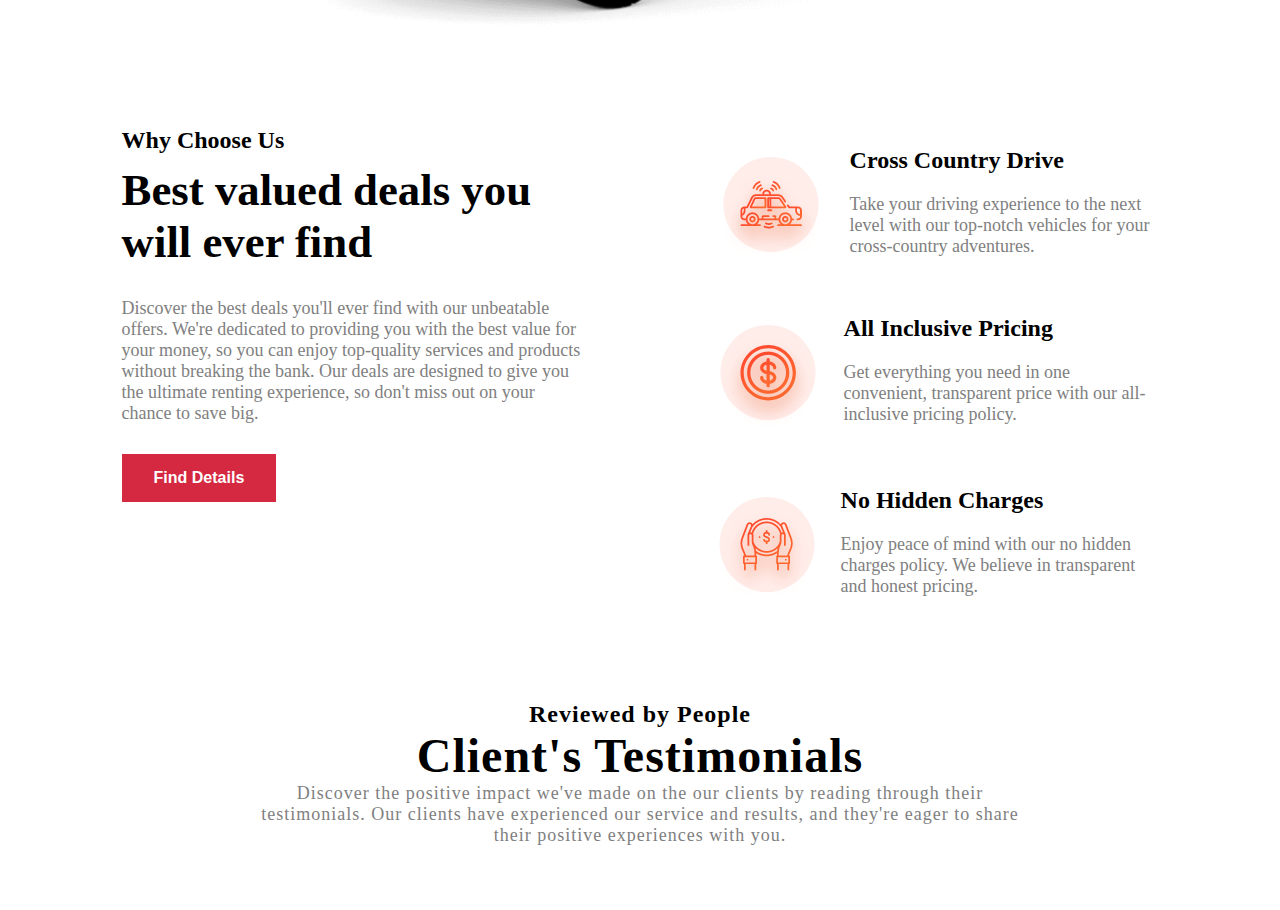
==== commit 02943323: "finished" ====
--- a/index.html
+++ b/index.html
@@ -261,6 +261,16 @@
             </div>
         </div>
     </div>
+    <!-- Testimonials -->
+    <div class="testimonials">
+        <div class="service-text">
+            <h4>Reviewed by People</h4>
+            <h1>Client's Testimonials</h1>
+            <p>Discover the positive impact we've made on the our clients by reading through their <br>testimonials. 
+                Our clients have experienced our service and results, and they're eager to share <br>their positive experiences with you.
+            </p>
+        </div>
+    </div>
 
     <script src="script.js"></script>
 </body>
--- a/styles.css
+++ b/styles.css
@@ -472,6 +472,9 @@
     padding: 10px 0px;
 }
 
+.testimonials {
+    margin: 5% auto;
+}
 
 @media screen and (max-width: 1000px) {
     .hamburger {
